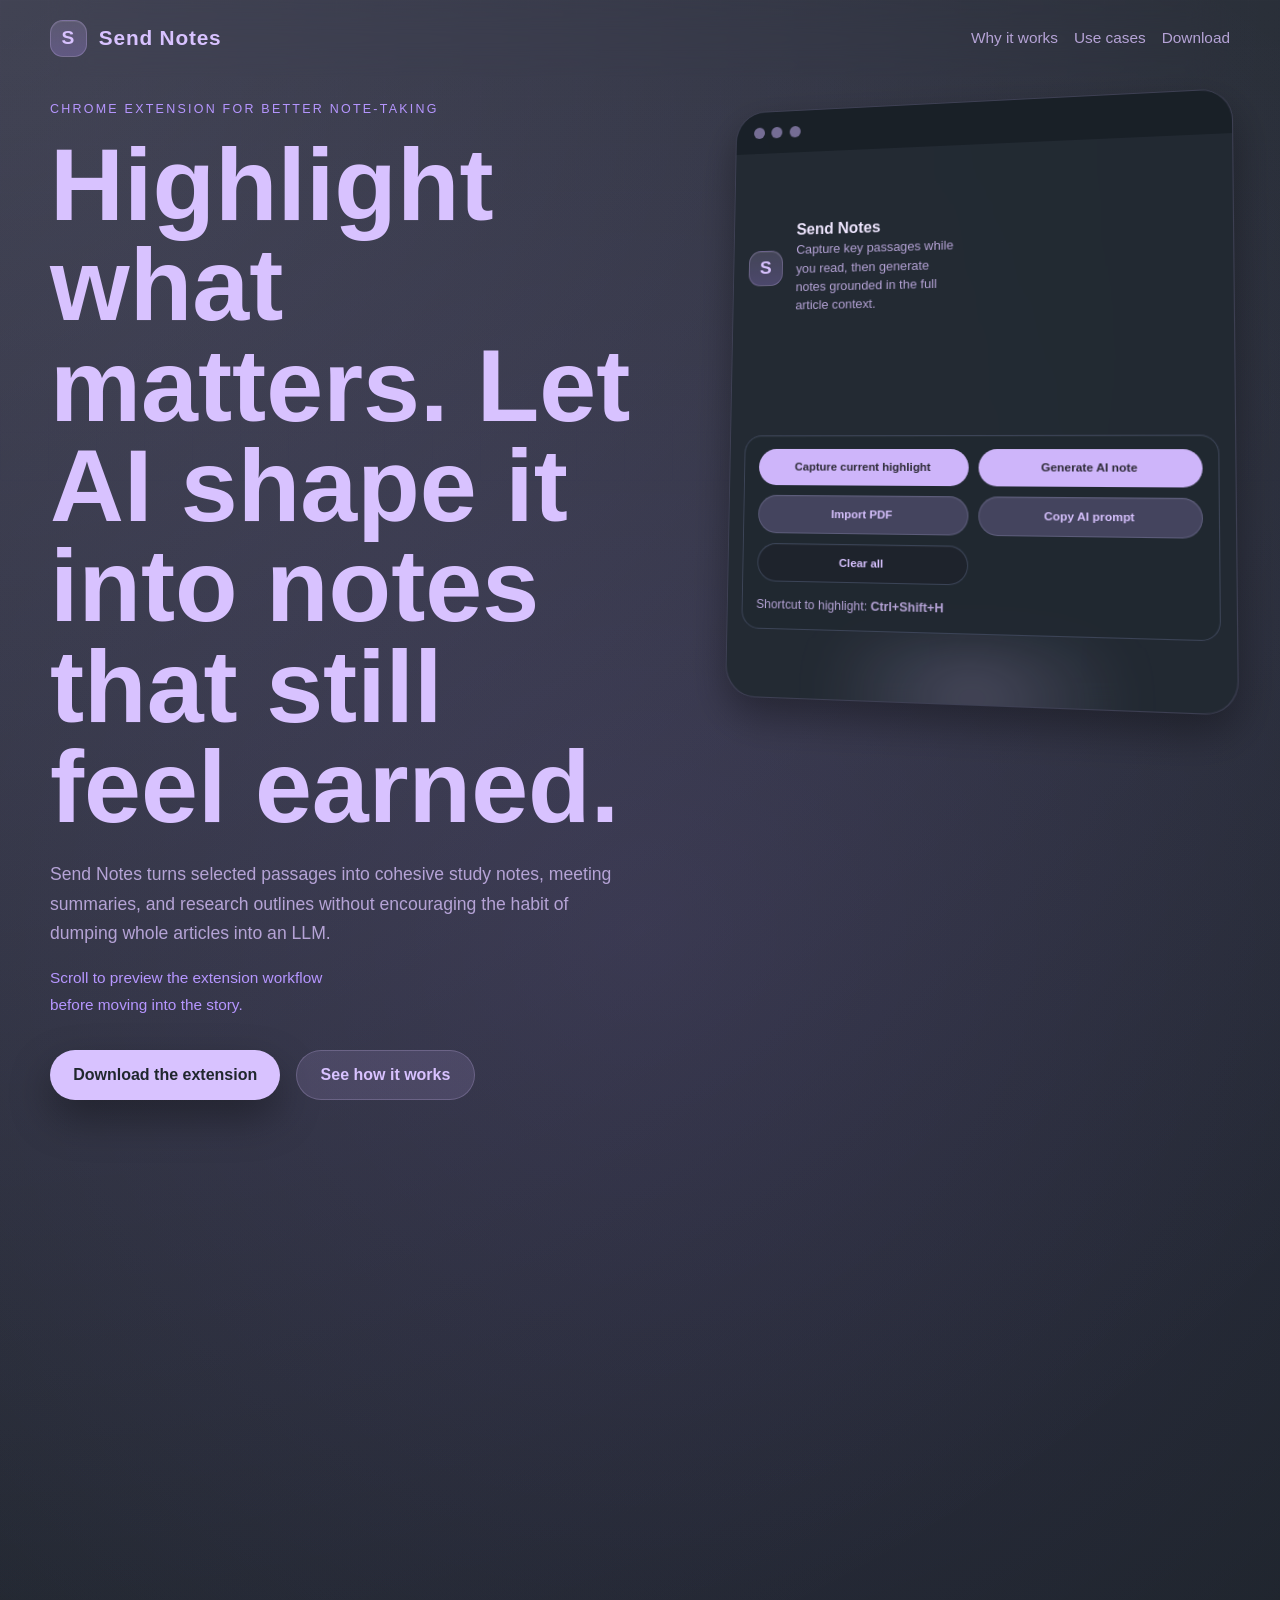
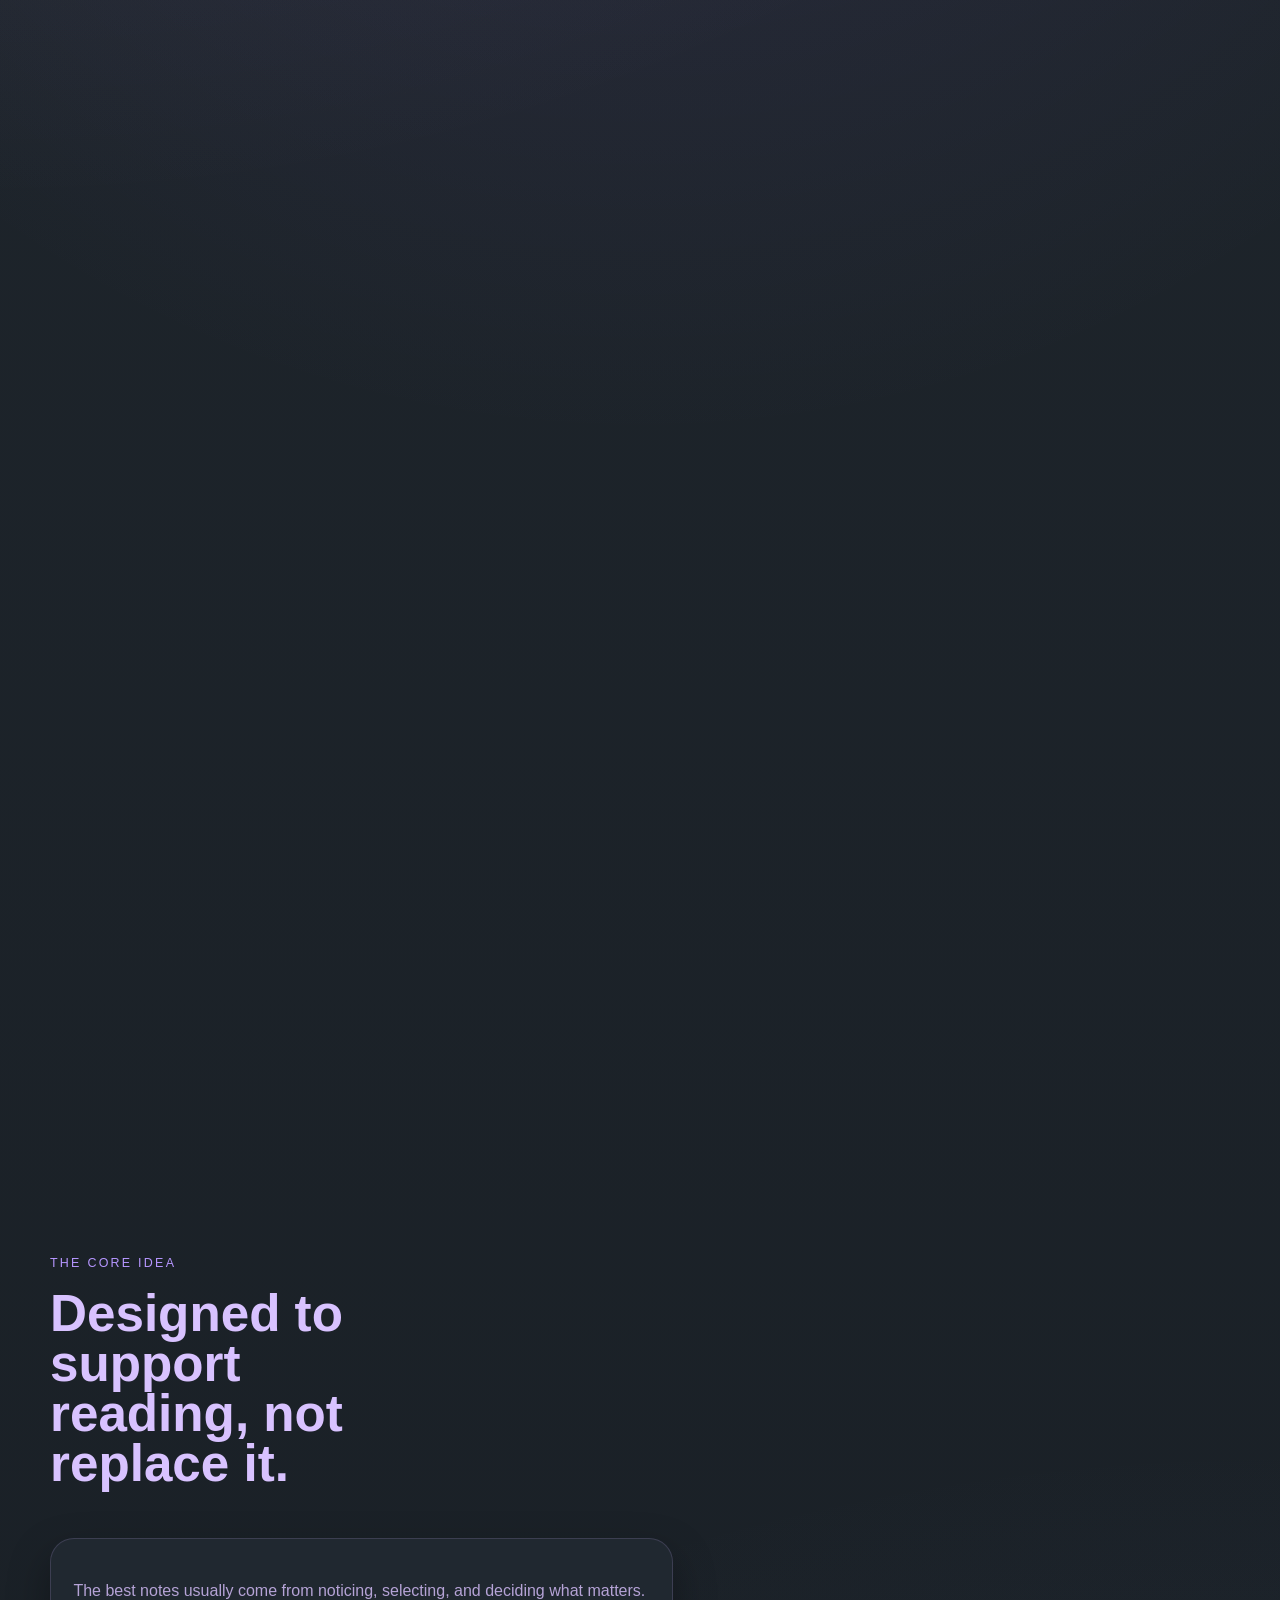
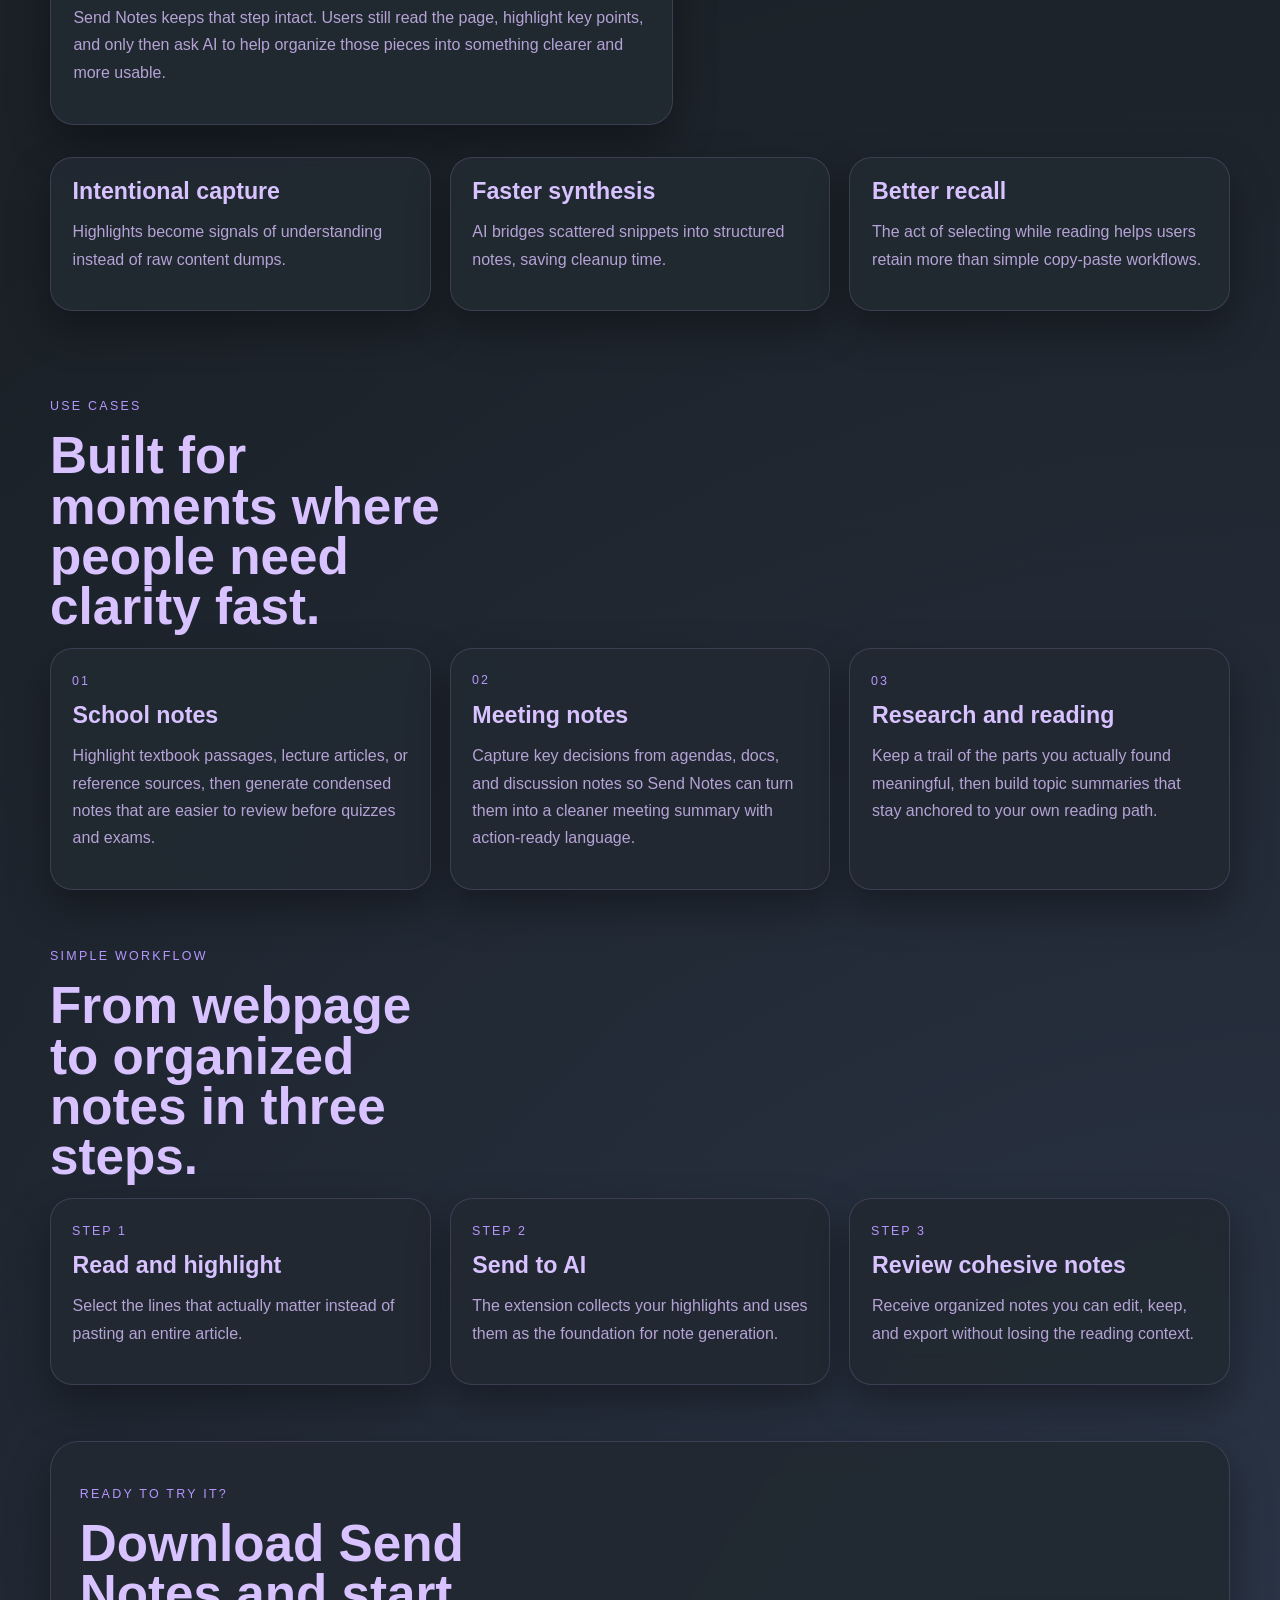
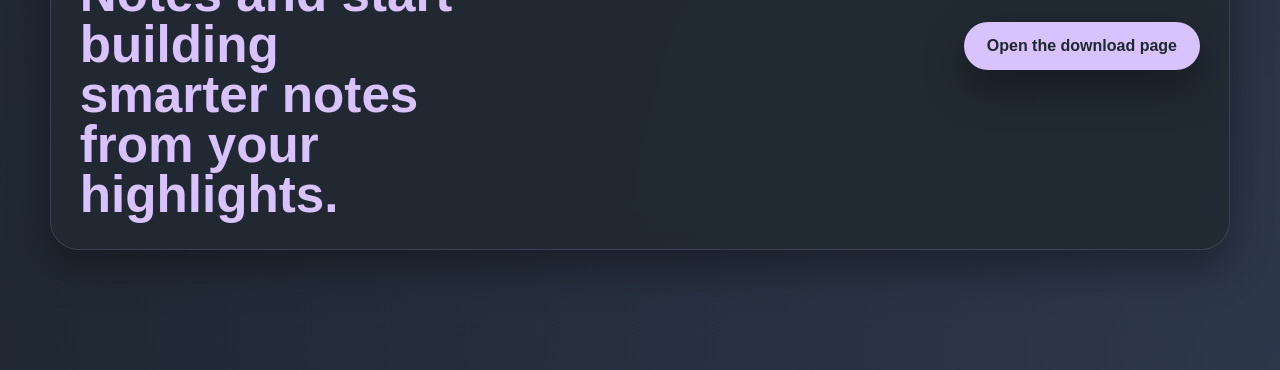
==== index.html @ e207c2b5 "Add files via upload" ====
<!DOCTYPE html>
<html lang="en">
<head>
  <meta charset="UTF-8">
  <meta name="viewport" content="width=device-width, initial-scale=1.0">
  <title>Send Notes | Highlight less friction, keep the reading</title>
  <meta
    name="description"
    content="Send Notes helps Chrome users turn highlighted text into cohesive AI-assisted notes without skipping the reading process."
  >
  <link rel="stylesheet" href="styles.css">
</head>
<body>
  <div class="page-shell">
    <header class="site-header">
      <a class="brand" href="#top">
        <span class="brand-mark" aria-hidden="true">S</span>
        <span>Send Notes</span>
      </a>
      <nav class="top-nav">
        <a href="#idea">Why it works</a>
        <a href="#use-cases">Use cases</a>
        <a href="#download">Download</a>
      </nav>
    </header>

    <main id="top">
      <section class="hero-sequence reveal" data-hero-sequence>
        <div class="hero-stage">
          <div class="hero-copy">
            <p class="eyebrow">Chrome extension for better note-taking</p>
            <h1>Highlight what matters. Let AI shape it into notes that still feel earned.</h1>
            <p class="hero-text">
              Send Notes turns selected passages into cohesive study notes, meeting summaries, and
              research outlines without encouraging the habit of dumping whole articles into an LLM.
            </p>
            <p class="hero-scroll-hint">Scroll to preview the extension workflow before moving into the story.</p>
            <div class="hero-actions">
              <a class="button button-primary" href="download/">Download the extension</a>
              <a class="button button-secondary" href="#idea">See how it works</a>
            </div>
          </div>
          <div class="hero-panel">
            <div class="note-window popup-preview">
              <div class="window-top">
                <span></span><span></span><span></span>
              </div>
              <div class="popup-scroll-shell">
                <div class="popup-scroll-track" data-popup-track>
                  <div class="popup-viewport">
                    <section class="preview-section preview-hero">
                      <div class="mini-brand">
                        <span class="brand-mark" aria-hidden="true">S</span>
                        <div>
                          <strong>Send Notes</strong>
                          <p class="preview-subtitle">Capture key passages while you read, then generate notes grounded in the full article context.</p>
                        </div>
                      </div>
                    </section>

                    <section class="preview-section preview-panel">
                      <div class="preview-button-grid">
                        <button type="button" class="preview-button preview-button-primary">Capture current highlight</button>
                        <button type="button" class="preview-button preview-button-primary">Generate AI note</button>
                        <button type="button" class="preview-button preview-button-secondary">Import PDF</button>
                        <button type="button" class="preview-button preview-button-secondary">Copy AI prompt</button>
                        <button type="button" class="preview-button preview-button-ghost">Clear all</button>
                      </div>
                      <p class="preview-hint">Shortcut to highlight: <strong>Ctrl+Shift+H</strong></p>
                    </section>

                    <section class="preview-section preview-panel">
                      <div class="preview-disclosure">
                        <strong>AI settings</strong>
                        <span class="preview-plus">+</span>
                      </div>
                    </section>

                    <section class="preview-section preview-panel">
                      <div class="preview-disclosure">
                        <strong>Additional context</strong>
                        <span class="preview-plus">+</span>
                      </div>
                    </section>

                    <section class="preview-section preview-panel">
                      <div class="preview-panel-head">
                        <strong>Sources</strong>
                        <span class="preview-count">0</span>
                      </div>
                      <p class="preview-empty">No imported sources yet.</p>
                    </section>

                    <section class="preview-section preview-panel">
                      <div class="preview-panel-head">
                        <strong>Notes so far</strong>
                        <button type="button" class="preview-export">Export for Word</button>
                      </div>
                      <p class="preview-empty">No notes yet.</p>
                    </section>

                    <section class="preview-section preview-panel">
                      <div class="preview-panel-head">
                        <strong>Captured highlights</strong>
                        <span class="preview-count">0</span>
                      </div>
                      <p class="preview-empty">No highlights captured yet.</p>
                    </section>
                  </div>
                </div>
              </div>
            </div>
          </div>
        </div>
      </section>

      <section id="idea" class="story-grid reveal">
        <div class="section-heading">
          <p class="eyebrow">The core idea</p>
          <h2>Designed to support reading, not replace it.</h2>
        </div>
        <div class="story-card">
          <p>
            The best notes usually come from noticing, selecting, and deciding what matters. Send
            Notes keeps that step intact. Users still read the page, highlight key points, and only
            then ask AI to help organize those pieces into something clearer and more usable.
          </p>
        </div>
        <div class="principles">
          <article class="principle-card">
            <h3>Intentional capture</h3>
            <p>Highlights become signals of understanding instead of raw content dumps.</p>
          </article>
          <article class="principle-card">
            <h3>Faster synthesis</h3>
            <p>AI bridges scattered snippets into structured notes, saving cleanup time.</p>
          </article>
          <article class="principle-card">
            <h3>Better recall</h3>
            <p>The act of selecting while reading helps users retain more than simple copy-paste workflows.</p>
          </article>
        </div>
      </section>

      <section id="use-cases" class="use-cases reveal">
        <div class="section-heading">
          <p class="eyebrow">Use cases</p>
          <h2>Built for moments where people need clarity fast.</h2>
        </div>
        <div class="case-grid">
          <article class="case-card">
            <div class="case-number">01</div>
            <h3>School notes</h3>
            <p>
              Highlight textbook passages, lecture articles, or reference sources, then generate
              condensed notes that are easier to review before quizzes and exams.
            </p>
          </article>
          <article class="case-card">
            <div class="case-number">02</div>
            <h3>Meeting notes</h3>
            <p>
              Capture key decisions from agendas, docs, and discussion notes so Send Notes can turn
              them into a cleaner meeting summary with action-ready language.
            </p>
          </article>
          <article class="case-card">
            <div class="case-number">03</div>
            <h3>Research and reading</h3>
            <p>
              Keep a trail of the parts you actually found meaningful, then build topic summaries
              that stay anchored to your own reading path.
            </p>
          </article>
        </div>
      </section>

      <section class="timeline reveal">
        <div class="section-heading">
          <p class="eyebrow">Simple workflow</p>
          <h2>From webpage to organized notes in three steps.</h2>
        </div>
        <div class="timeline-list">
          <article class="timeline-item">
            <span class="timeline-step">Step 1</span>
            <h3>Read and highlight</h3>
            <p>Select the lines that actually matter instead of pasting an entire article.</p>
          </article>
          <article class="timeline-item">
            <span class="timeline-step">Step 2</span>
            <h3>Send to AI</h3>
            <p>The extension collects your highlights and uses them as the foundation for note generation.</p>
          </article>
          <article class="timeline-item">
            <span class="timeline-step">Step 3</span>
            <h3>Review cohesive notes</h3>
            <p>Receive organized notes you can edit, keep, and export without losing the reading context.</p>
          </article>
        </div>
      </section>

      <section id="download" class="download-cta reveal">
        <div>
          <p class="eyebrow">Ready to try it?</p>
          <h2>Download Send Notes and start building smarter notes from your highlights.</h2>
        </div>
        <a class="button button-primary" href="download/">Open the download page</a>
      </section>
    </main>
  </div>

  <script src="script.js"></script>
</body>
</html>
---- styles.css ----
:root {
  color-scheme: dark;
  --bg: #20272e;
  --bg-deep: #171d23;
  --panel: rgba(33, 41, 49, 0.94);
  --panel-border: rgba(204, 178, 255, 0.16);
  --ink: #d8c2ff;
  --muted: #b5a3d6;
  --line: rgba(216, 194, 255, 0.16);
  --accent: #d8c2ff;
  --accent-dark: #b696ff;
  --accent-soft: rgba(204, 178, 255, 0.14);
  --surface: rgba(25, 31, 38, 0.92);
  --surface-2: rgba(42, 52, 62, 0.78);
  --card: rgba(33, 41, 49, 0.9);
  --shadow: 0 18px 40px rgba(0, 0, 0, 0.34);
  --headline: "Segoe UI", "Helvetica Neue", Arial, sans-serif;
  --body: "Segoe UI", "Helvetica Neue", Arial, sans-serif;
}

* {
  box-sizing: border-box;
}

html {
  scroll-behavior: smooth;
}

body {
  margin: 0;
  font-family: var(--body);
  color: var(--ink);
  background:
    radial-gradient(circle at top left, rgba(216, 194, 255, 0.18), transparent 34%),
    radial-gradient(circle at bottom right, rgba(116, 140, 202, 0.24), transparent 40%),
    radial-gradient(circle at 50% 18%, rgba(168, 123, 255, 0.12), transparent 26%),
    linear-gradient(180deg, var(--bg) 0%, var(--bg-deep) 100%);
  min-height: 100vh;
}

body::before {
  content: "";
  position: fixed;
  inset: 0;
  pointer-events: none;
  background-image:
    linear-gradient(rgba(216, 194, 255, 0.06) 1px, transparent 1px),
    linear-gradient(90deg, rgba(216, 194, 255, 0.06) 1px, transparent 1px);
  background-size: 3rem 3rem;
  mask-image: linear-gradient(180deg, rgba(0, 0, 0, 0.5), transparent 80%);
  opacity: 0.35;
}

.page-shell {
  width: min(1180px, calc(100% - 2rem));
  margin: 0 auto;
  padding-bottom: 4rem;
}

.site-header {
  position: sticky;
  top: 0;
  display: flex;
  justify-content: space-between;
  align-items: center;
  gap: 1rem;
  padding: 1.25rem 0;
  backdrop-filter: blur(18px);
  z-index: 10;
}

.brand,
.top-nav a,
.button {
  text-decoration: none;
}

.brand {
  display: inline-flex;
  align-items: center;
  gap: 0.75rem;
  font-family: var(--headline);
  font-size: 1.3rem;
  font-weight: 700;
  color: var(--ink);
  letter-spacing: 0.04em;
}

.brand-mark {
  width: 2.3rem;
  height: 2.3rem;
  border-radius: 0.8rem;
  display: inline-flex;
  align-items: center;
  justify-content: center;
  background: linear-gradient(180deg, rgba(216, 194, 255, 0.18), rgba(182, 150, 255, 0.28));
  border: 1px solid rgba(216, 194, 255, 0.24);
  color: var(--ink);
  font-size: 1.2rem;
  font-weight: 700;
  box-shadow: inset 0 1px 0 rgba(255, 255, 255, 0.08);
}

.top-nav {
  display: flex;
  gap: 1rem;
  flex-wrap: wrap;
}

.top-nav a {
  color: var(--muted);
  font-size: 0.96rem;
}

.top-nav a:hover {
  color: var(--ink);
}

section {
  margin: 3.5rem 0;
}

.hero-sequence,
.story-grid,
.download-cta {
  display: grid;
  gap: 2rem;
}

.hero-sequence {
  min-height: 300vh;
  margin-top: 0.5rem;
}

.hero-stage {
  display: grid;
  grid-template-columns: 1.02fr 0.98fr;
  gap: 2rem;
  align-items: start;
}

.hero-copy,
.hero-panel {
  position: sticky;
  top: 5.4rem;
}

.eyebrow {
  text-transform: uppercase;
  letter-spacing: 0.18em;
  font-size: 0.78rem;
  color: var(--accent-dark);
  margin-bottom: 0.9rem;
}

h1,
h2,
h3 {
  font-family: var(--headline);
  line-height: 0.98;
  margin: 0;
}

h1 {
  font-size: clamp(3.2rem, 8vw, 6.5rem);
  max-width: 11ch;
}

h2 {
  font-size: clamp(2rem, 4vw, 3.5rem);
  max-width: 14ch;
}

h3 {
  font-size: 1.45rem;
  margin-bottom: 0.8rem;
}

p {
  line-height: 1.7;
  font-size: 1rem;
  color: var(--muted);
}

code {
  font-family: "Consolas", "Courier New", monospace;
  font-size: 0.92em;
  background: rgba(216, 194, 255, 0.12);
  padding: 0.18rem 0.35rem;
  border-radius: 0.45rem;
}

.hero-text {
  max-width: 60ch;
  font-size: 1.1rem;
  margin: 1.4rem 0 0;
}

.hero-scroll-hint {
  margin-top: 1rem;
  max-width: 34ch;
  font-size: 0.96rem;
  color: var(--accent-dark);
}

.hero-actions {
  display: flex;
  gap: 1rem;
  flex-wrap: wrap;
  margin-top: 2rem;
}

.button {
  display: inline-flex;
  align-items: center;
  justify-content: center;
  border-radius: 999px;
  padding: 0.95rem 1.45rem;
  font-weight: 700;
  transition: transform 160ms ease, box-shadow 160ms ease, background 160ms ease;
}

.button:hover {
  transform: translateY(-2px);
}

.button-primary {
  background: var(--accent);
  color: #20272e;
  box-shadow: var(--shadow);
}

.button-secondary {
  color: var(--ink);
  border: 1px solid rgba(216, 194, 255, 0.22);
  background: var(--accent-soft);
}

.hero-panel {
  position: sticky;
  padding-top: 0.5rem;
}

.note-window,
.story-card,
.principle-card,
.case-card,
.timeline-item,
.download-cta {
  background: var(--panel);
  border: 1px solid var(--panel-border);
  box-shadow: var(--shadow);
  backdrop-filter: blur(14px);
}

.note-window {
  border-radius: 2rem;
  overflow: hidden;
}

.popup-preview {
  position: relative;
  width: min(100%, 32rem);
  margin-left: auto;
  transform: perspective(1200px) rotateY(-10deg) rotateX(4deg) rotateZ(-0.4deg) translateY(0);
  transform-origin: center center;
  animation: popupBob 5.8s ease-in-out infinite;
  transition: transform 200ms ease;
}

.popup-preview::after {
  content: "";
  position: absolute;
  inset: auto 8% -8%;
  height: 18%;
  background: radial-gradient(circle, rgba(216, 194, 255, 0.2), transparent 70%);
  filter: blur(24px);
  z-index: -1;
}

@keyframes popupBob {
  0% {
    transform: perspective(1200px) rotateY(-10deg) rotateX(4deg) rotateZ(-0.4deg) translateY(0);
  }

  50% {
    transform: perspective(1200px) rotateY(-10deg) rotateX(4deg) rotateZ(-0.4deg) translateY(-9px);
  }

  100% {
    transform: perspective(1200px) rotateY(-10deg) rotateX(4deg) rotateZ(-0.4deg) translateY(0);
  }
}

.window-top {
  display: flex;
  gap: 0.45rem;
  padding: 1rem 1.2rem;
  background: rgba(18, 24, 30, 0.55);
}

.window-top span {
  width: 0.75rem;
  height: 0.75rem;
  border-radius: 50%;
  background: rgba(179, 161, 220, 0.6);
}

.mini-brand {
  display: flex;
  align-items: center;
  gap: 0.9rem;
  margin-bottom: 0.1rem;
  color: #efe6ff;
}

.mini-brand strong {
  display: block;
  margin-bottom: 0.15rem;
  font-size: 1.02rem;
}

.preview-subtitle {
  margin: 0;
  max-width: 23ch;
  font-size: 0.83rem;
  line-height: 1.45;
}

.popup-scroll-shell {
  position: relative;
  height: 35rem;
  overflow: hidden;
}

.popup-scroll-track {
  will-change: transform;
}

.popup-viewport {
  padding: 1rem 0.95rem 1.05rem;
  display: grid;
  gap: 0.58rem;
}

.preview-section {
  background: transparent;
}

.preview-hero {
  padding: 0 0.05rem 0.1rem;
}

.preview-panel {
  padding: 0.8rem 0.9rem;
  border-radius: 1.15rem;
  background: rgba(33, 41, 49, 0.94);
  border: 1px solid rgba(108, 120, 159, 0.36);
  box-shadow: inset 0 1px 0 rgba(255, 255, 255, 0.03);
}

.preview-panel-head {
  display: flex;
  align-items: center;
  justify-content: space-between;
  gap: 0.8rem;
  margin-bottom: 0.55rem;
  color: var(--ink);
}

.preview-panel-head strong,
.preview-disclosure strong {
  font-size: 0.78rem;
  font-weight: 700;
  color: var(--ink);
}

.preview-count {
  display: inline-flex;
  align-items: center;
  justify-content: center;
  min-width: 1.8rem;
  height: 1.8rem;
  padding: 0 0.48rem;
  border-radius: 999px;
  background: rgba(112, 104, 144, 0.34);
  color: var(--ink);
  font-size: 0.72rem;
}

.preview-button-grid {
  display: grid;
  grid-template-columns: repeat(2, minmax(0, 1fr));
  gap: 0.62rem;
}

.preview-button {
  width: 100%;
  border: 0;
  border-radius: 999px;
  padding: 0.72rem 0.78rem;
  font: inherit;
  font-size: 0.74rem;
  font-weight: 700;
  text-align: center;
  box-shadow: inset 0 1px 0 rgba(255, 255, 255, 0.03);
}

.preview-button-primary {
  background: #ceb5fa;
  color: #2a2833;
}

.preview-button-secondary {
  background: rgba(78, 76, 106, 0.82);
  color: var(--ink);
  border: 1px solid rgba(135, 131, 170, 0.38);
}

.preview-button-ghost {
  grid-column: 1 / 2;
  background: rgba(30, 36, 45, 0.9);
  color: var(--ink);
  border: 1px solid rgba(85, 97, 125, 0.54);
}

.preview-hint {
  margin: 0.8rem 0 0;
  font-size: 0.8rem;
}

.preview-disclosure {
  display: flex;
  align-items: center;
  justify-content: space-between;
  gap: 0.8rem;
  min-height: 2.75rem;
  padding: 0.05rem;
}

.preview-plus {
  color: var(--ink);
  font-size: 1.2rem;
  font-weight: 700;
  line-height: 1;
}

.preview-export {
  border: 1px solid rgba(135, 131, 170, 0.48);
  background: rgba(84, 78, 111, 0.9);
  color: #e7ddff;
  border-radius: 999px;
  padding: 0.48rem 0.9rem;
  font: inherit;
  font-size: 0.72rem;
  font-weight: 700;
}

.preview-empty {
  margin: 0;
  font-size: 0.72rem;
  color: var(--muted);
}

.preview-empty + .preview-empty {
  margin-top: 0.55rem;
}

.section-heading {
  margin-bottom: 1rem;
}

.story-grid {
  grid-template-columns: 1fr;
}

.story-card {
  padding: 1.4rem;
  border-radius: 1.5rem;
  max-width: 70ch;
}

.principles,
.case-grid,
.timeline-list {
  display: grid;
  gap: 1.2rem;
}

.principles {
  grid-template-columns: repeat(3, minmax(0, 1fr));
}

.principle-card,
.case-card,
.timeline-item {
  padding: 1.35rem;
  border-radius: 1.4rem;
}

.use-cases {
  padding-top: 1rem;
}

.case-grid {
  grid-template-columns: repeat(3, minmax(0, 1fr));
}

.case-number,
.timeline-step {
  display: inline-block;
  font-size: 0.78rem;
  letter-spacing: 0.16em;
  text-transform: uppercase;
  color: var(--accent-dark);
  margin-bottom: 1rem;
}

.timeline-list {
  grid-template-columns: repeat(3, minmax(0, 1fr));
}

.download-cta {
  grid-template-columns: 1.2fr auto;
  align-items: center;
  padding: 1.8rem;
  border-radius: 1.8rem;
}

.download-page {
  padding: 2rem 0 0.5rem;
}

.download-title {
  max-width: 10ch;
}

.inline-link {
  color: var(--accent-dark);
  font-weight: 700;
}

.download-status {
  max-width: 42rem;
  margin-top: 1.8rem;
}

.progress-bar {
  height: 0.9rem;
  border-radius: 999px;
  background: rgba(216, 194, 255, 0.08);
  overflow: hidden;
}

.progress-bar span {
  display: block;
  width: 0;
  height: 100%;
  border-radius: inherit;
  background: linear-gradient(90deg, #d8c2ff, #748cca);
  transition: width 120ms linear;
}

.reveal {
  opacity: 0;
  transform: translateY(32px);
  transition: opacity 700ms ease, transform 700ms ease;
}

.reveal.is-visible {
  opacity: 1;
  transform: translateY(0);
}

@media (max-width: 960px) {
  .hero-stage,
  .download-cta,
  .principles,
  .case-grid,
  .timeline-list {
    grid-template-columns: 1fr;
  }

  .hero-sequence {
    min-height: auto;
  }

  .hero-stage {
    min-height: auto;
  }

  .hero-copy,
  .hero-panel {
    position: static;
  }

  .popup-preview {
    transform: none;
    animation: none;
    margin: 0;
    width: 100%;
  }

  .popup-scroll-shell {
    height: auto;
    overflow: visible;
  }

  .popup-scroll-track {
    transform: none !important;
  }

  .site-header {
    position: static;
    flex-direction: column;
    align-items: flex-start;
  }
}

@media (max-width: 640px) {
  .page-shell {
    width: min(100% - 1.1rem, 100%);
  }

  h1 {
    font-size: 2.95rem;
  }

  section {
    margin: 2.25rem 0;
  }

  .hero-copy {
    padding-top: 0.5rem;
  }

  .preview-button-grid,
  .preview-settings-grid {
    grid-template-columns: 1fr;
  }

  .button {
    width: 100%;
  }
}
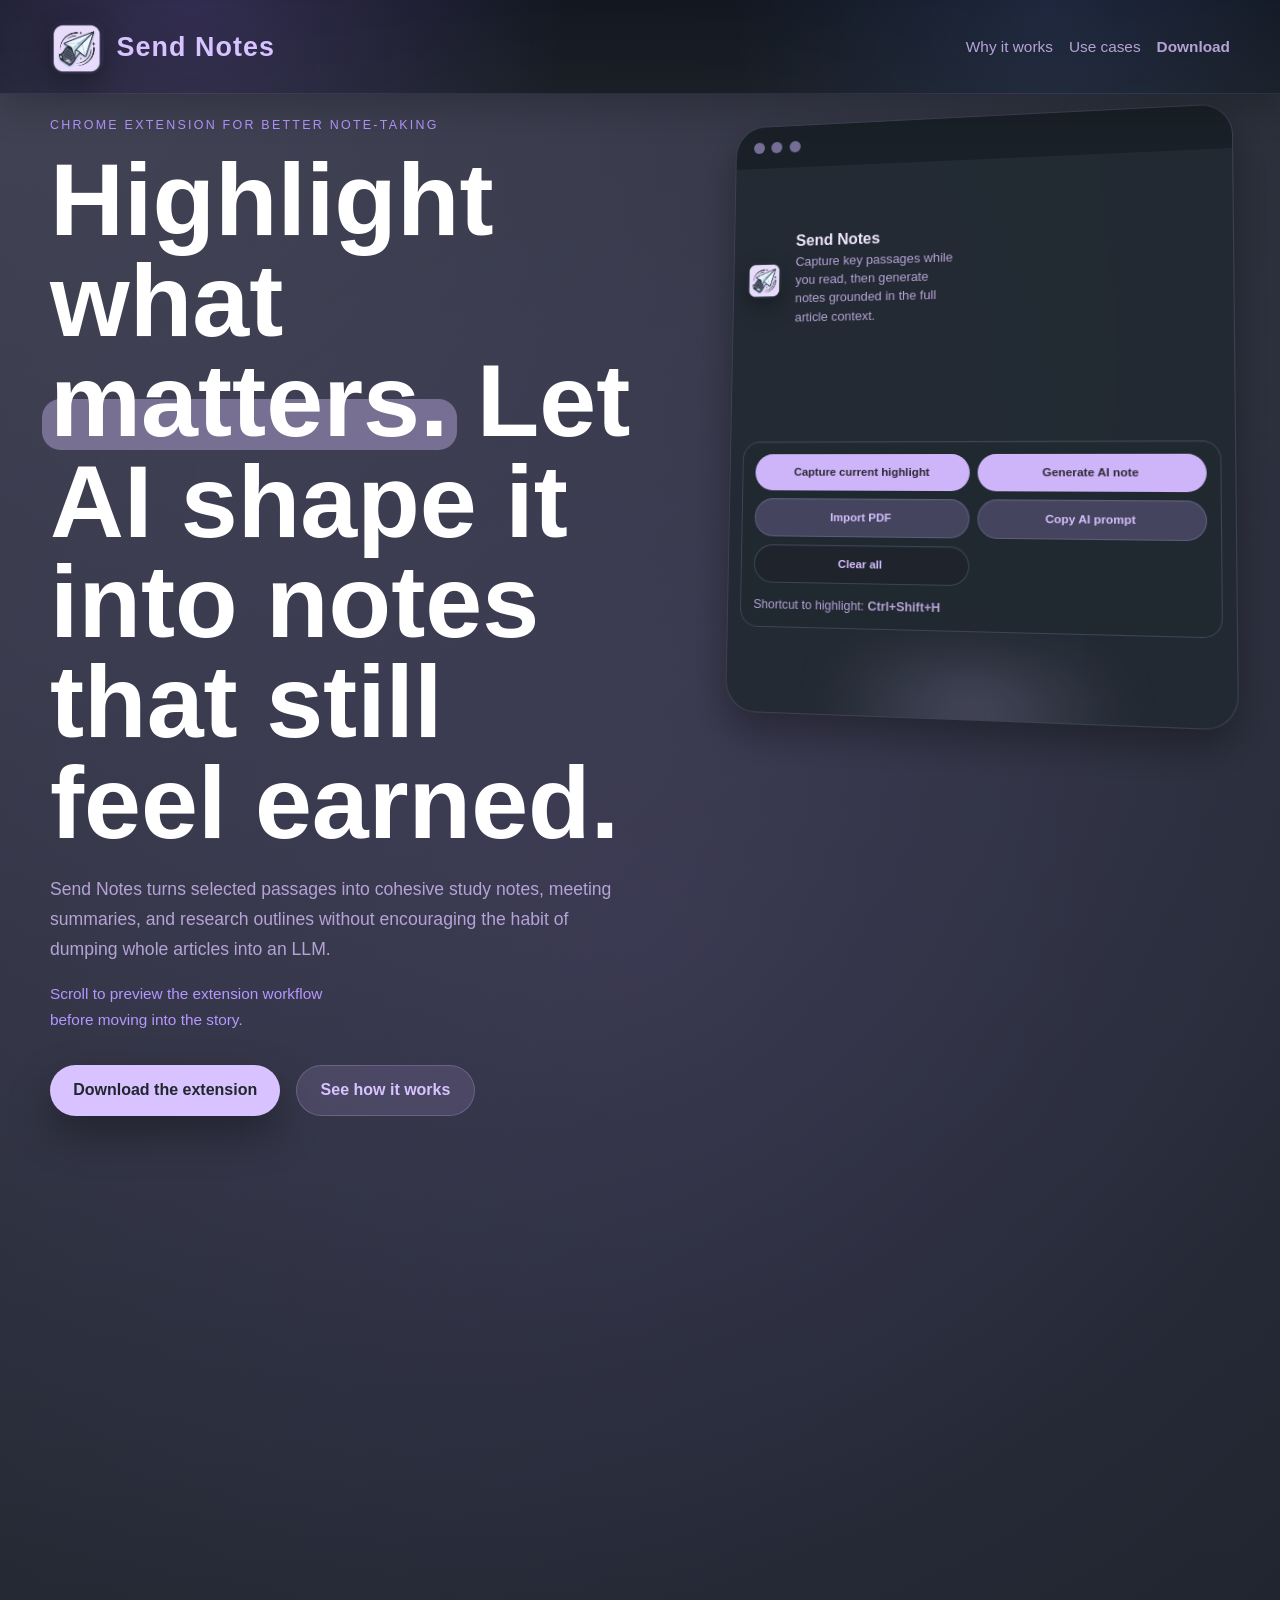
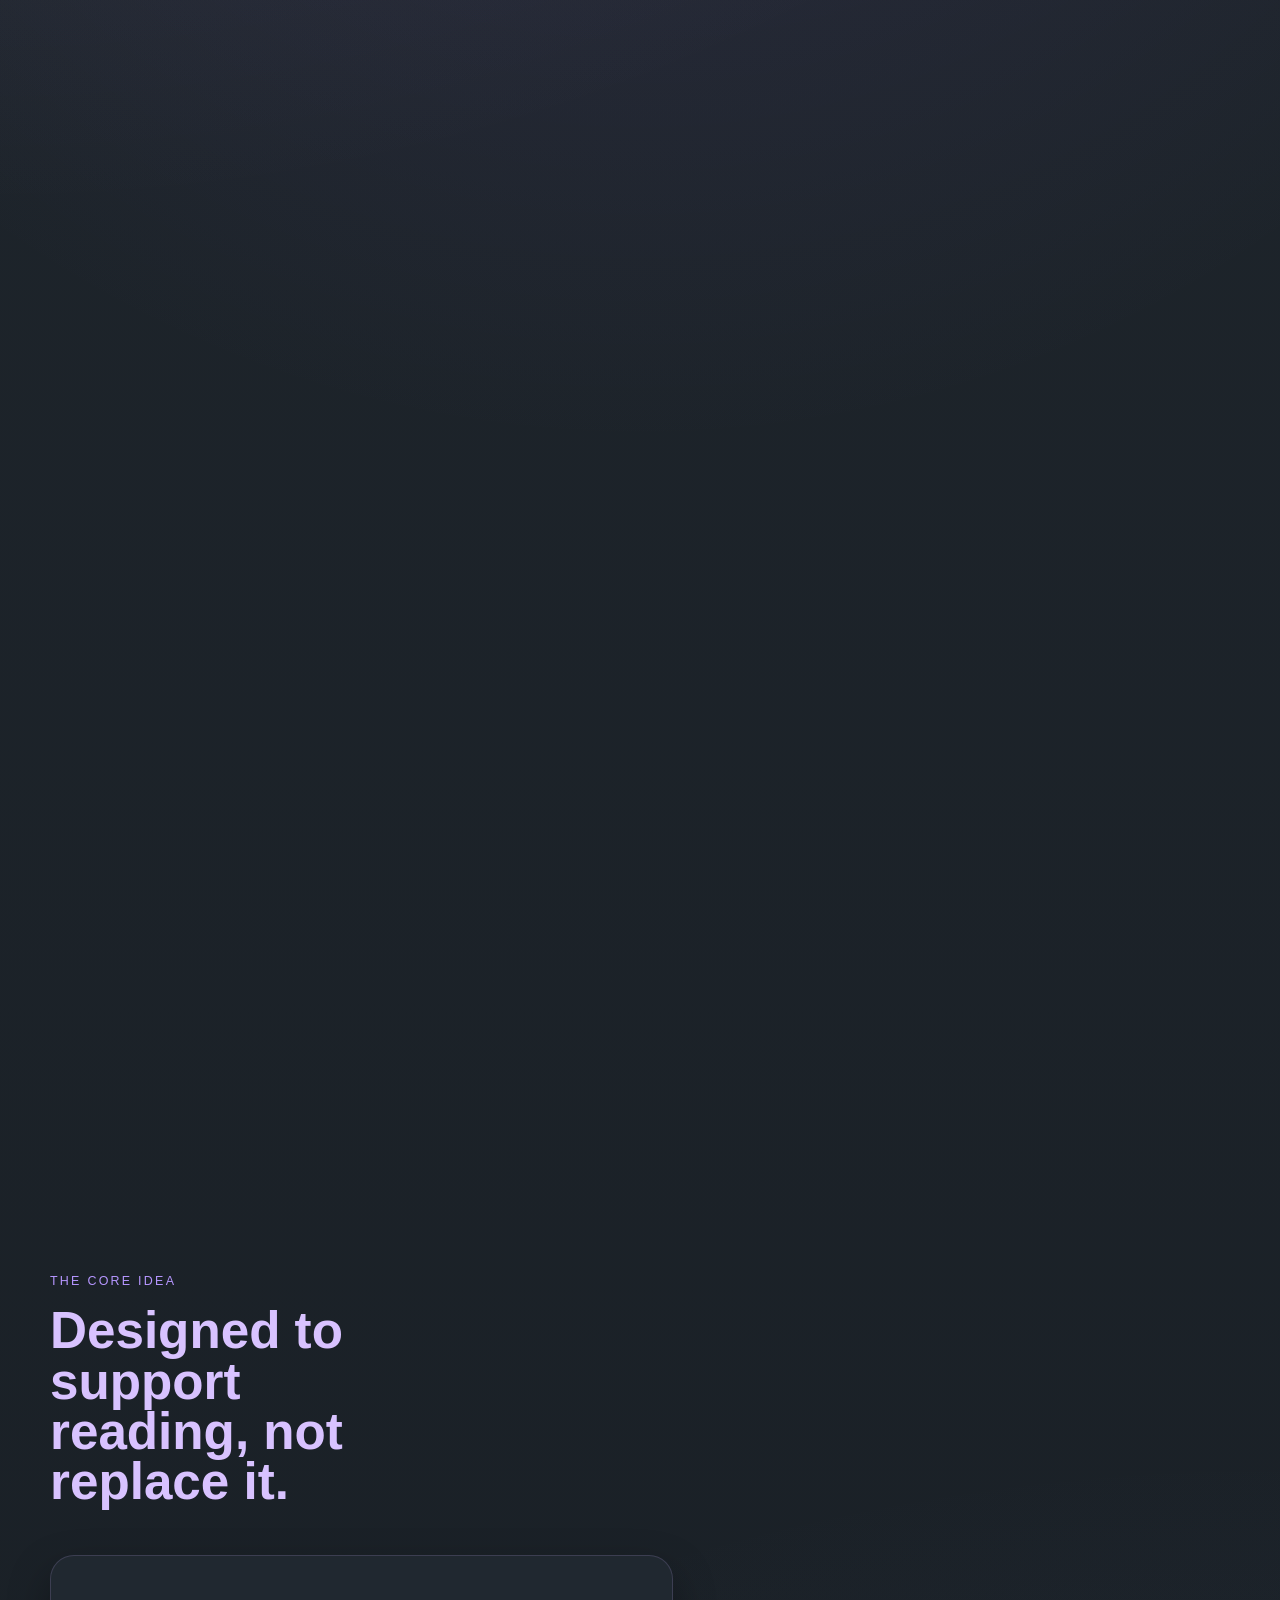
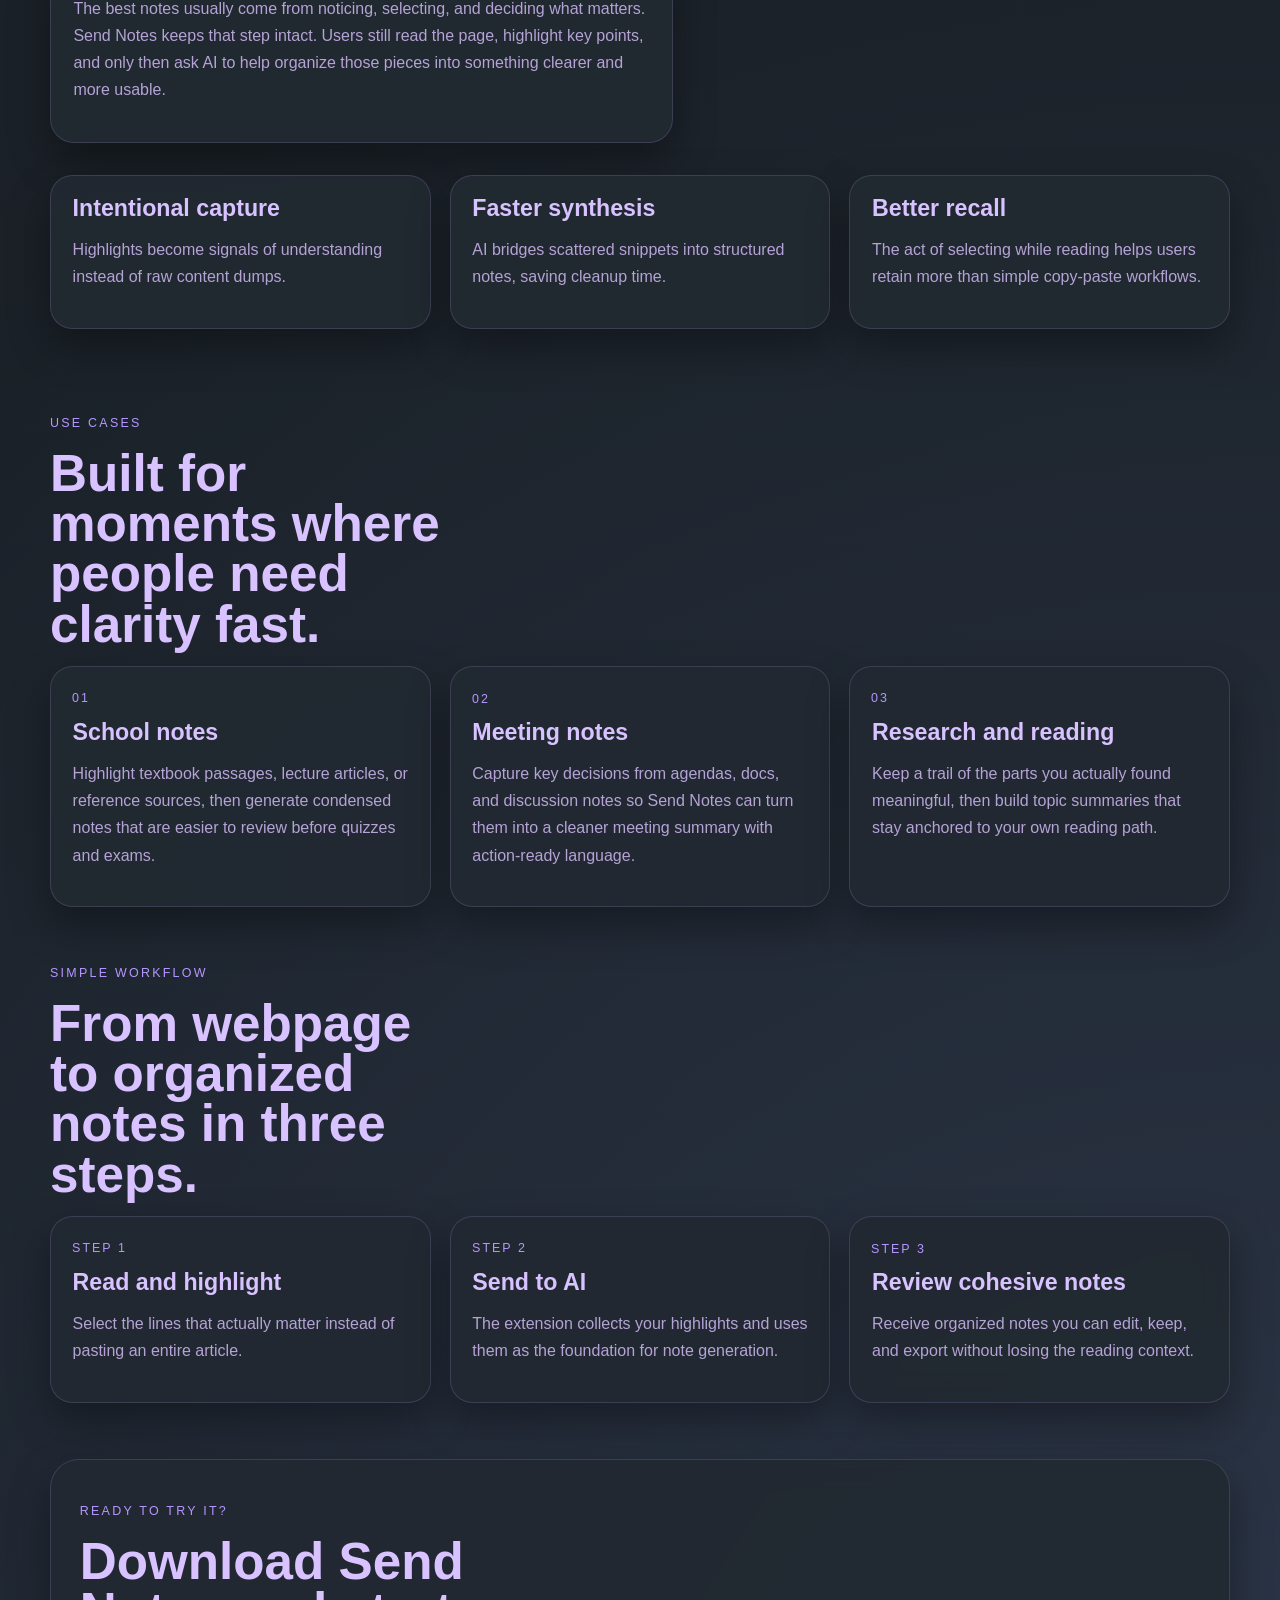
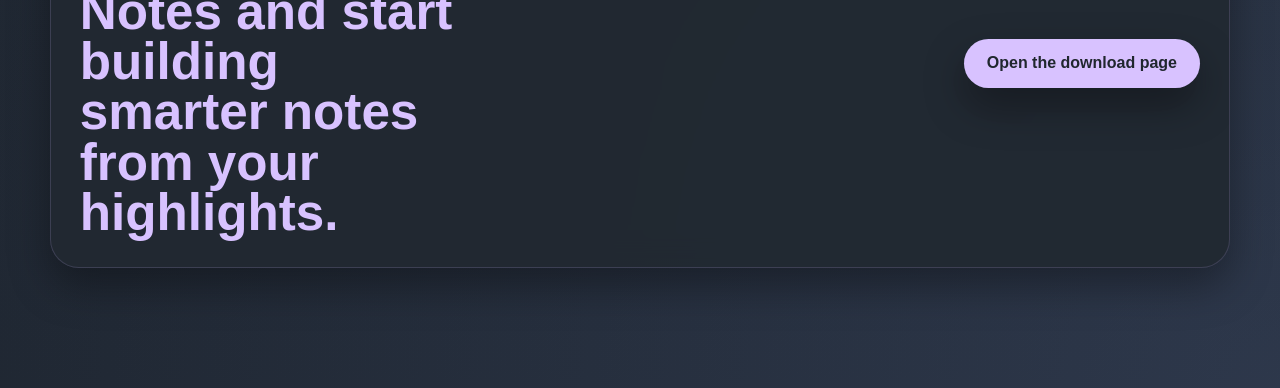
==== commit f8318389: "Add files via upload" ====
--- a/index.html
+++ b/index.html
@@ -14,13 +14,13 @@
   <div class="page-shell">
     <header class="site-header">
       <a class="brand" href="#top">
-        <span class="brand-mark" aria-hidden="true">S</span>
+        <img class="brand-logo" src="assets/logofin.png" alt="Send Notes logo">
         <span>Send Notes</span>
       </a>
       <nav class="top-nav">
         <a href="#idea">Why it works</a>
         <a href="#use-cases">Use cases</a>
-        <a href="#download">Download</a>
+        <a class="nav-download" href="#download">Download</a>
       </nav>
     </header>
 
@@ -29,14 +29,14 @@
         <div class="hero-stage">
           <div class="hero-copy">
             <p class="eyebrow">Chrome extension for better note-taking</p>
-            <h1>Highlight what matters. Let AI shape it into notes that still feel earned.</h1>
+            <h1><span class="headline-highlight">Highlight what matters.</span> Let AI shape it into notes that still feel earned.</h1>
             <p class="hero-text">
               Send Notes turns selected passages into cohesive study notes, meeting summaries, and
               research outlines without encouraging the habit of dumping whole articles into an LLM.
             </p>
             <p class="hero-scroll-hint">Scroll to preview the extension workflow before moving into the story.</p>
             <div class="hero-actions">
-              <a class="button button-primary" href="download/">Download the extension</a>
+              <a class="button button-primary" href="download.html">Download the extension</a>
               <a class="button button-secondary" href="#idea">See how it works</a>
             </div>
           </div>
@@ -50,7 +50,7 @@
                   <div class="popup-viewport">
                     <section class="preview-section preview-hero">
                       <div class="mini-brand">
-                        <span class="brand-mark" aria-hidden="true">S</span>
+                        <img class="brand-logo brand-logo-small" src="assets/logofin.png" alt="Send Notes logo">
                         <div>
                           <strong>Send Notes</strong>
                           <p class="preview-subtitle">Capture key passages while you read, then generate notes grounded in the full article context.</p>
@@ -204,7 +204,7 @@
           <p class="eyebrow">Ready to try it?</p>
           <h2>Download Send Notes and start building smarter notes from your highlights.</h2>
         </div>
-        <a class="button button-primary" href="download/">Open the download page</a>
+        <a class="button button-primary" href="download.html">Open the download page</a>
       </section>
     </main>
   </div>
--- a/styles.css
+++ b/styles.css
@@ -65,8 +65,27 @@
   align-items: center;
   gap: 1rem;
   padding: 1.25rem 0;
+  position: sticky;
+  isolation: isolate;
   backdrop-filter: blur(18px);
   z-index: 10;
+}
+
+.site-header::before {
+  content: "";
+  position: absolute;
+  top: 0;
+  bottom: 0;
+  left: 50%;
+  width: 100vw;
+  transform: translateX(-50%);
+  background:
+    radial-gradient(circle at 15% 0%, rgba(94, 74, 145, 0.42), transparent 34%),
+    radial-gradient(circle at 82% 12%, rgba(62, 82, 138, 0.28), transparent 30%),
+    linear-gradient(180deg, rgba(17, 22, 31, 0.96) 0%, rgba(23, 29, 35, 0.9) 100%);
+  border-bottom: 1px solid rgba(118, 126, 167, 0.22);
+  box-shadow: 0 18px 30px rgba(0, 0, 0, 0.18);
+  z-index: -1;
 }
 
 .brand,
@@ -80,25 +99,25 @@
   align-items: center;
   gap: 0.75rem;
   font-family: var(--headline);
-  font-size: 1.3rem;
+  font-size: 1.68rem;
   font-weight: 700;
   color: var(--ink);
   letter-spacing: 0.04em;
 }
 
-.brand-mark {
-  width: 2.3rem;
-  height: 2.3rem;
-  border-radius: 0.8rem;
-  display: inline-flex;
-  align-items: center;
-  justify-content: center;
-  background: linear-gradient(180deg, rgba(216, 194, 255, 0.18), rgba(182, 150, 255, 0.28));
-  border: 1px solid rgba(216, 194, 255, 0.24);
-  color: var(--ink);
-  font-size: 1.2rem;
-  font-weight: 700;
-  box-shadow: inset 0 1px 0 rgba(255, 255, 255, 0.08);
+.brand-logo {
+  width: 3.4rem;
+  height: 3.4rem;
+  border-radius: 0.9rem;
+  object-fit: cover;
+  box-shadow: 0 10px 24px rgba(0, 0, 0, 0.28);
+  flex-shrink: 0;
+}
+
+.brand-logo-small {
+  width: 2.4rem;
+  height: 2.4rem;
+  border-radius: 0.78rem;
 }
 
 .top-nav {
@@ -114,6 +133,10 @@
 
 .top-nav a:hover {
   color: var(--ink);
+}
+
+.nav-download {
+  font-weight: 800;
 }
 
 section {
@@ -164,6 +187,45 @@
 h1 {
   font-size: clamp(3.2rem, 8vw, 6.5rem);
   max-width: 11ch;
+  color: #ffffff;
+}
+
+.headline-highlight {
+  position: relative;
+  display: inline;
+  isolation: isolate;
+}
+
+.headline-highlight::after {
+  content: "";
+  position: absolute;
+  left: -0.08em;
+  right: -0.08em;
+  bottom: 0.08em;
+  height: 0.5em;
+  border-radius: 0.18em;
+  background: rgba(216, 194, 255, 0.38);
+  transform: scaleX(0);
+  transform-origin: left center;
+  z-index: -1;
+  animation: headlineSweep 1.1s cubic-bezier(0.22, 1, 0.36, 1) 0.35s forwards;
+}
+
+@keyframes headlineSweep {
+  0% {
+    transform: scaleX(0);
+    opacity: 0.2;
+  }
+
+  65% {
+    transform: scaleX(1.02);
+    opacity: 1;
+  }
+
+  100% {
+    transform: scaleX(1);
+    opacity: 1;
+  }
 }
 
 h2 {
@@ -338,9 +400,9 @@
 }
 
 .popup-viewport {
-  padding: 1rem 0.95rem 1.05rem;
+  padding: 0.78rem 0.82rem 0.88rem;
   display: grid;
-  gap: 0.58rem;
+  gap: 0.34rem;
 }
 
 .preview-section {
@@ -348,11 +410,11 @@
 }
 
 .preview-hero {
-  padding: 0 0.05rem 0.1rem;
+  padding: 0 0.04rem 0.02rem;
 }
 
 .preview-panel {
-  padding: 0.8rem 0.9rem;
+  padding: 0.72rem 0.82rem;
   border-radius: 1.15rem;
   background: rgba(33, 41, 49, 0.94);
   border: 1px solid rgba(108, 120, 159, 0.36);
@@ -364,7 +426,7 @@
   align-items: center;
   justify-content: space-between;
   gap: 0.8rem;
-  margin-bottom: 0.55rem;
+  margin-bottom: 0.42rem;
   color: var(--ink);
 }
 
@@ -391,7 +453,7 @@
 .preview-button-grid {
   display: grid;
   grid-template-columns: repeat(2, minmax(0, 1fr));
-  gap: 0.62rem;
+  gap: 0.5rem;
 }
 
 .preview-button {
@@ -425,7 +487,7 @@
 }
 
 .preview-hint {
-  margin: 0.8rem 0 0;
+  margin: 0.68rem 0 0;
   font-size: 0.8rem;
 }
 
@@ -434,8 +496,8 @@
   align-items: center;
   justify-content: space-between;
   gap: 0.8rem;
-  min-height: 2.75rem;
-  padding: 0.05rem;
+  min-height: 2.45rem;
+  padding: 0.02rem;
 }
 
 .preview-plus {
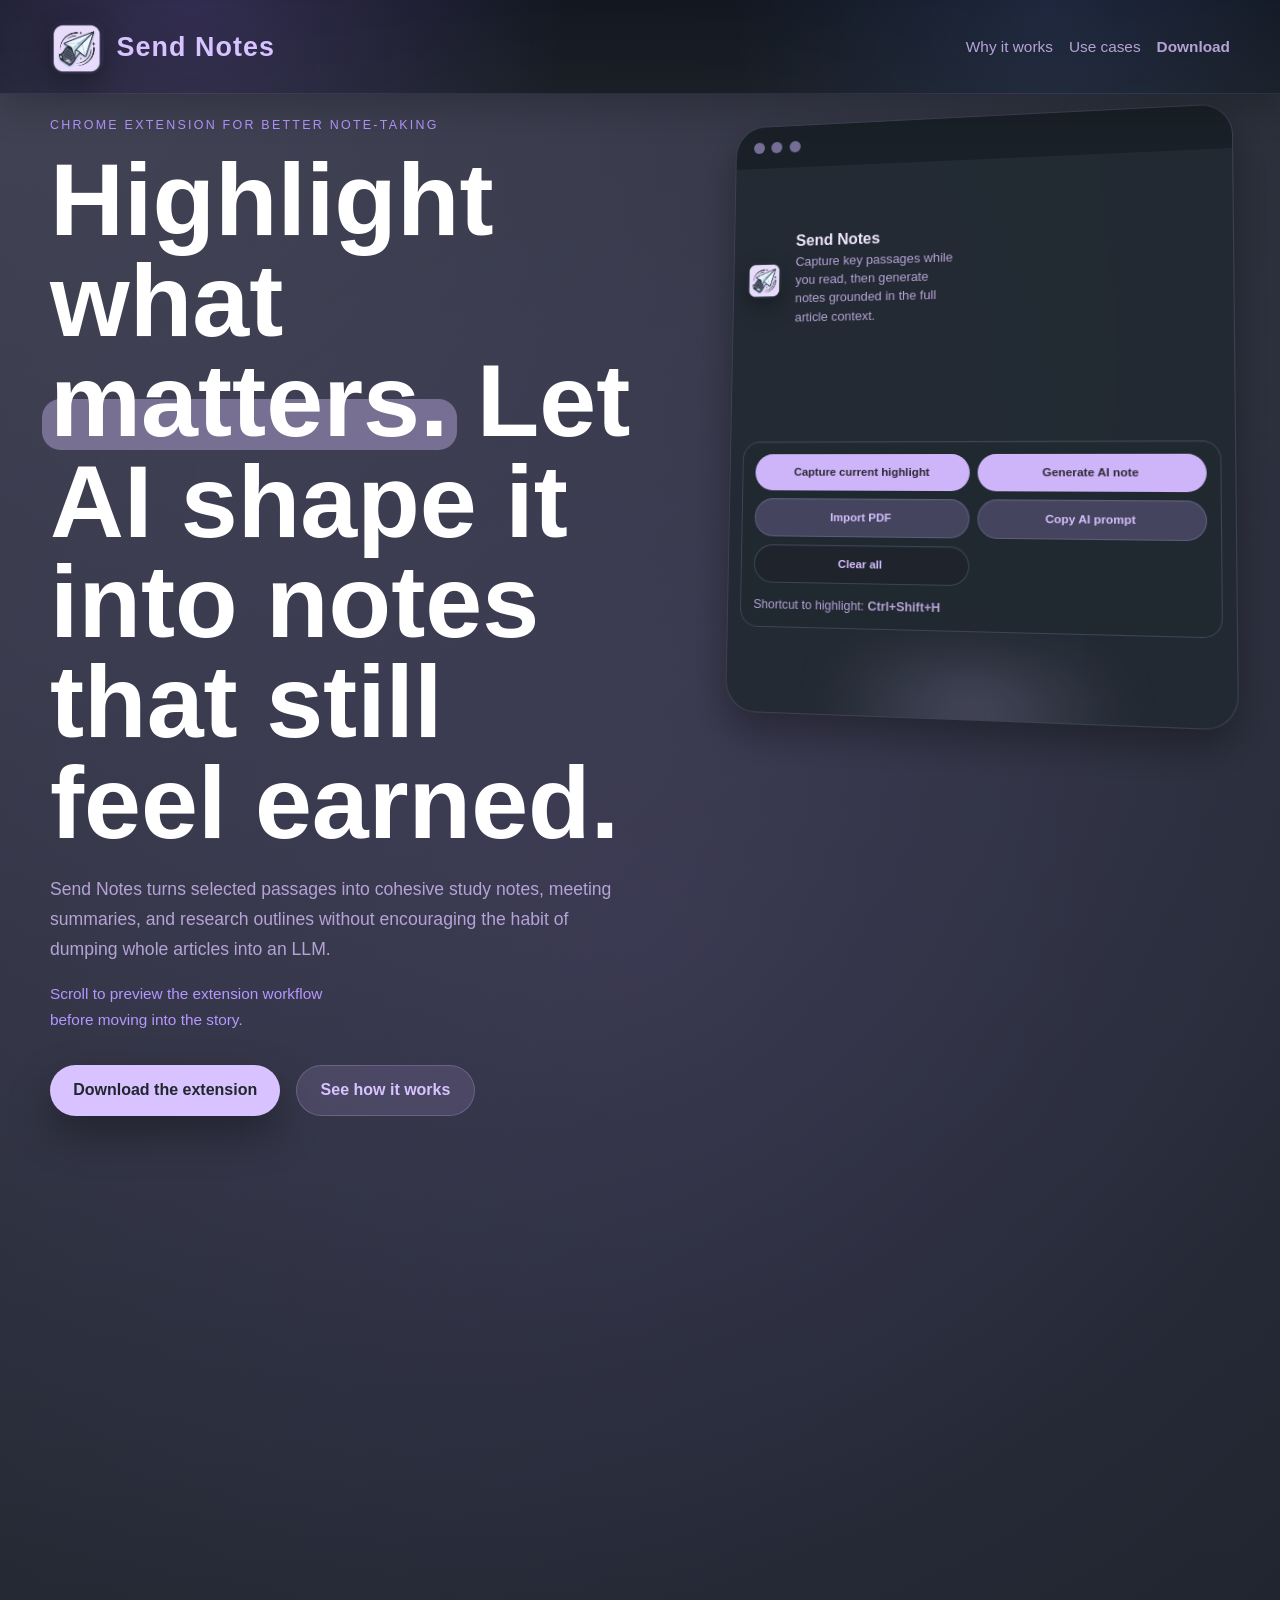
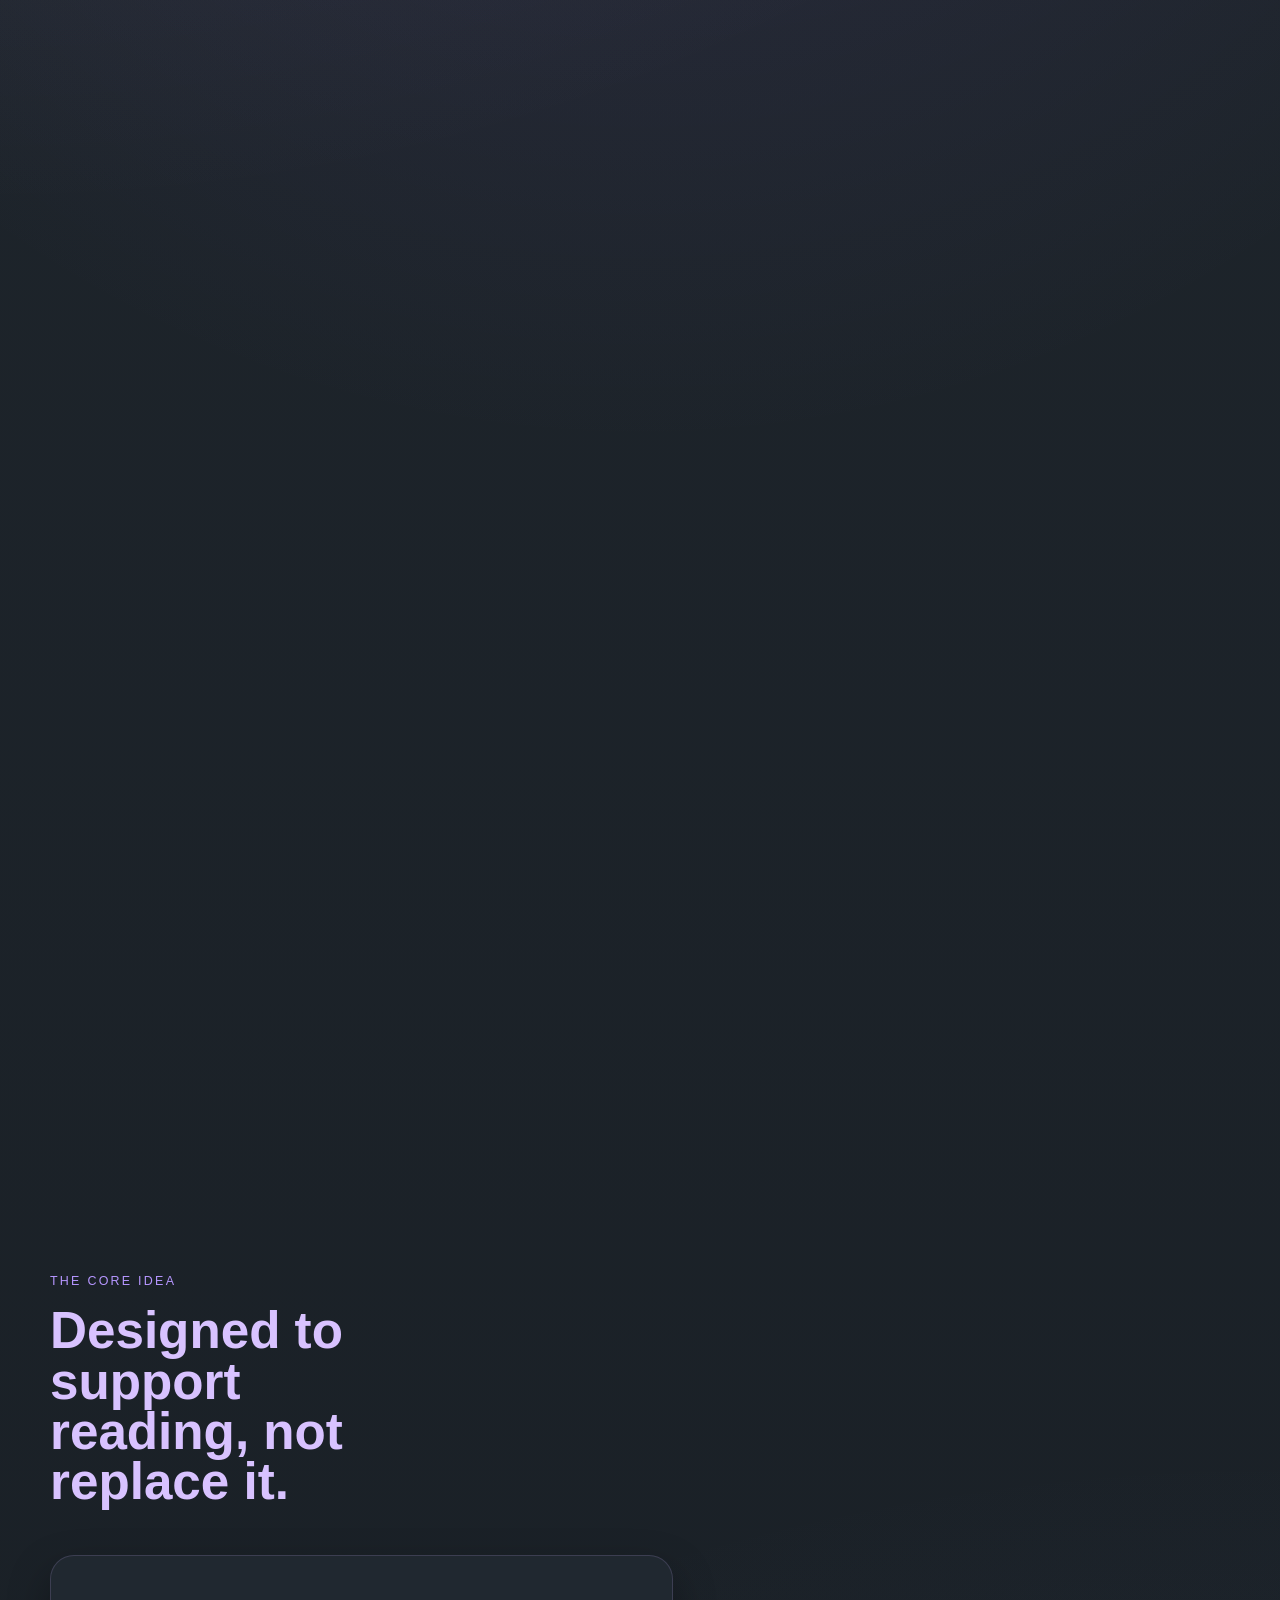
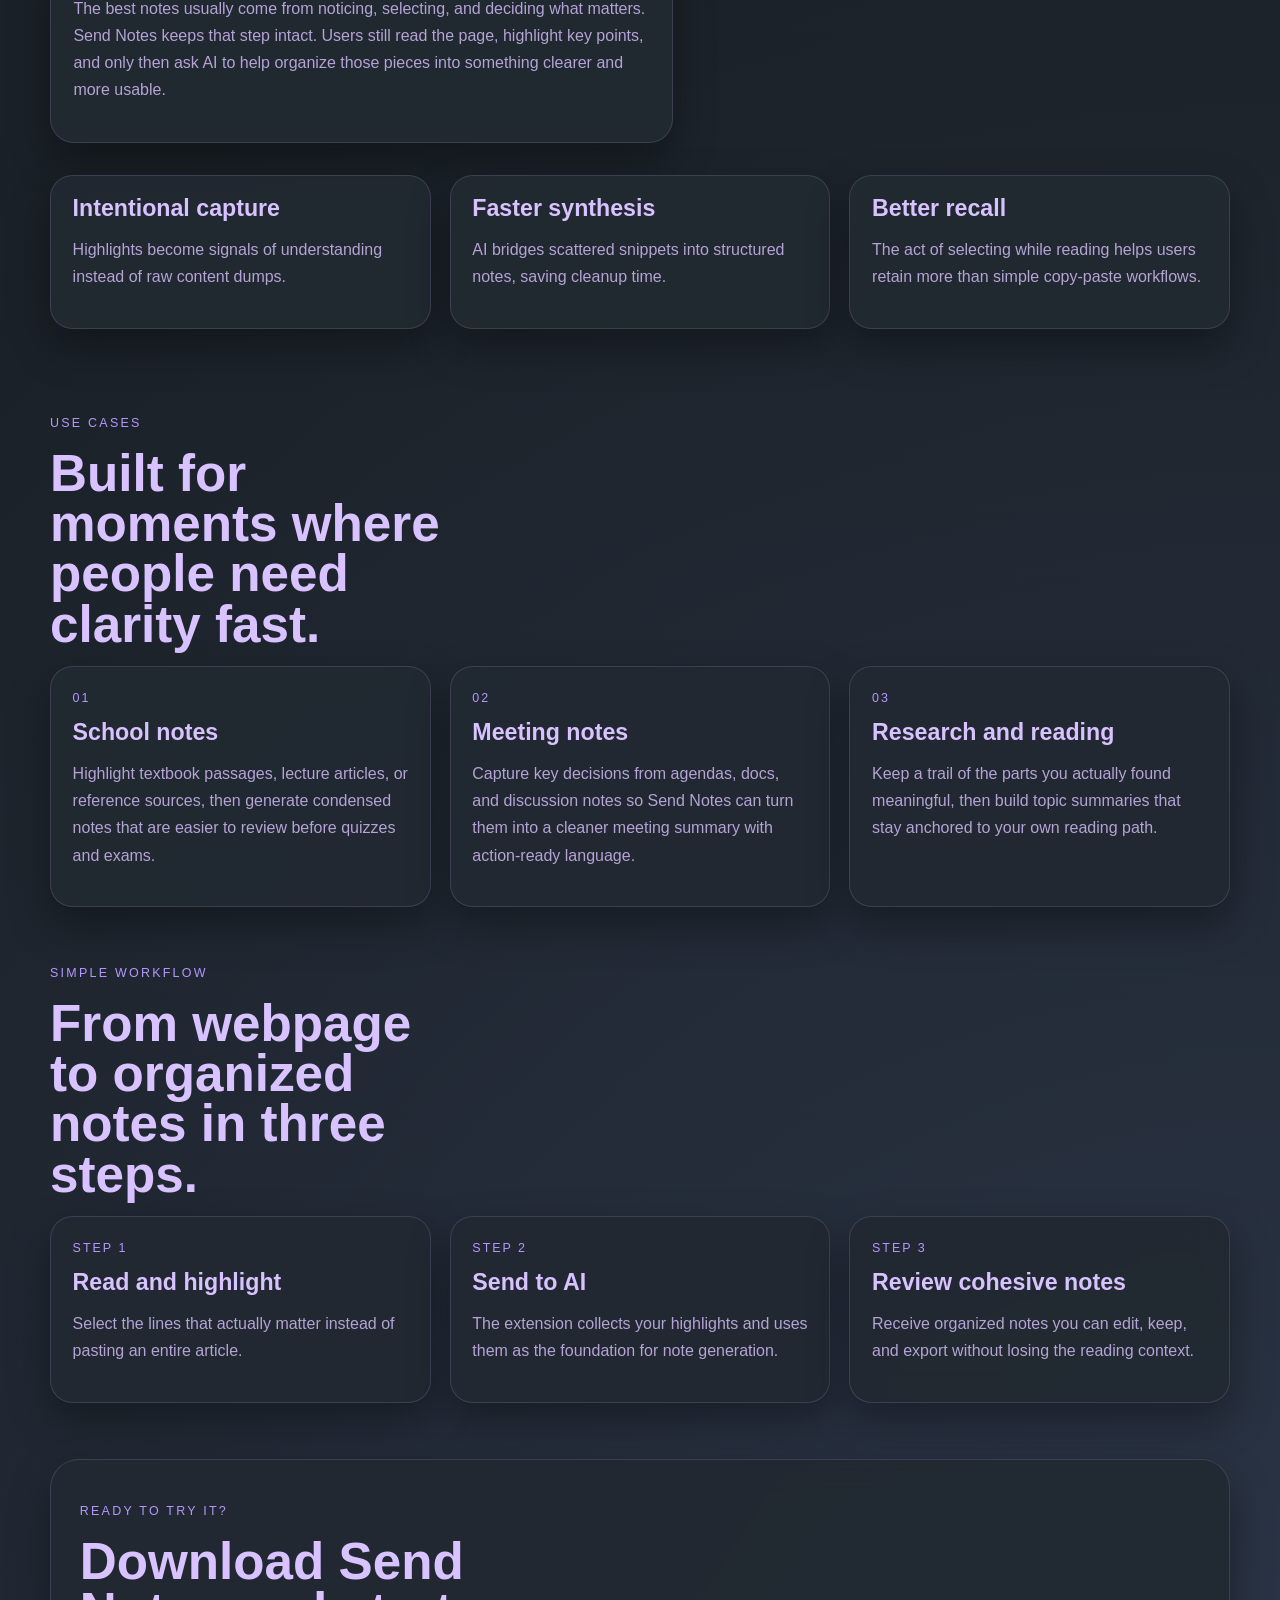
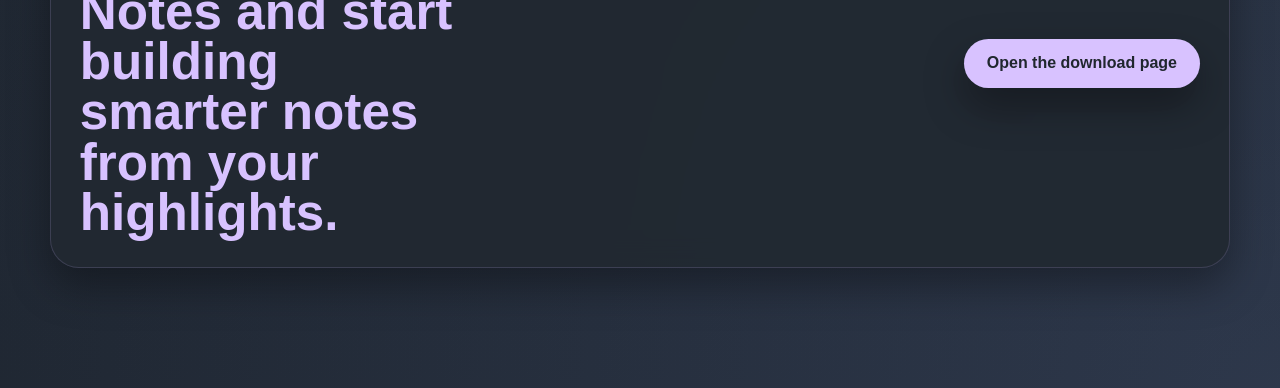
==== commit c7171da9: "Add files via upload" ====
--- a/index.html
+++ b/index.html
@@ -36,7 +36,7 @@
             </p>
             <p class="hero-scroll-hint">Scroll to preview the extension workflow before moving into the story.</p>
             <div class="hero-actions">
-              <a class="button button-primary" href="download.html">Download the extension</a>
+              <a class="button button-primary" href="#download">Download the extension</a>
               <a class="button button-secondary" href="#idea">See how it works</a>
             </div>
           </div>
--- a/styles.css
+++ b/styles.css
@@ -208,7 +208,7 @@
   transform: scaleX(0);
   transform-origin: left center;
   z-index: -1;
-  animation: headlineSweep 1.1s cubic-bezier(0.22, 1, 0.36, 1) 0.35s forwards;
+  animation: headlineSweep 1.1s cubic-bezier(0.22, 1, 0.36, 1) 1s forwards;
 }
 
 @keyframes headlineSweep {
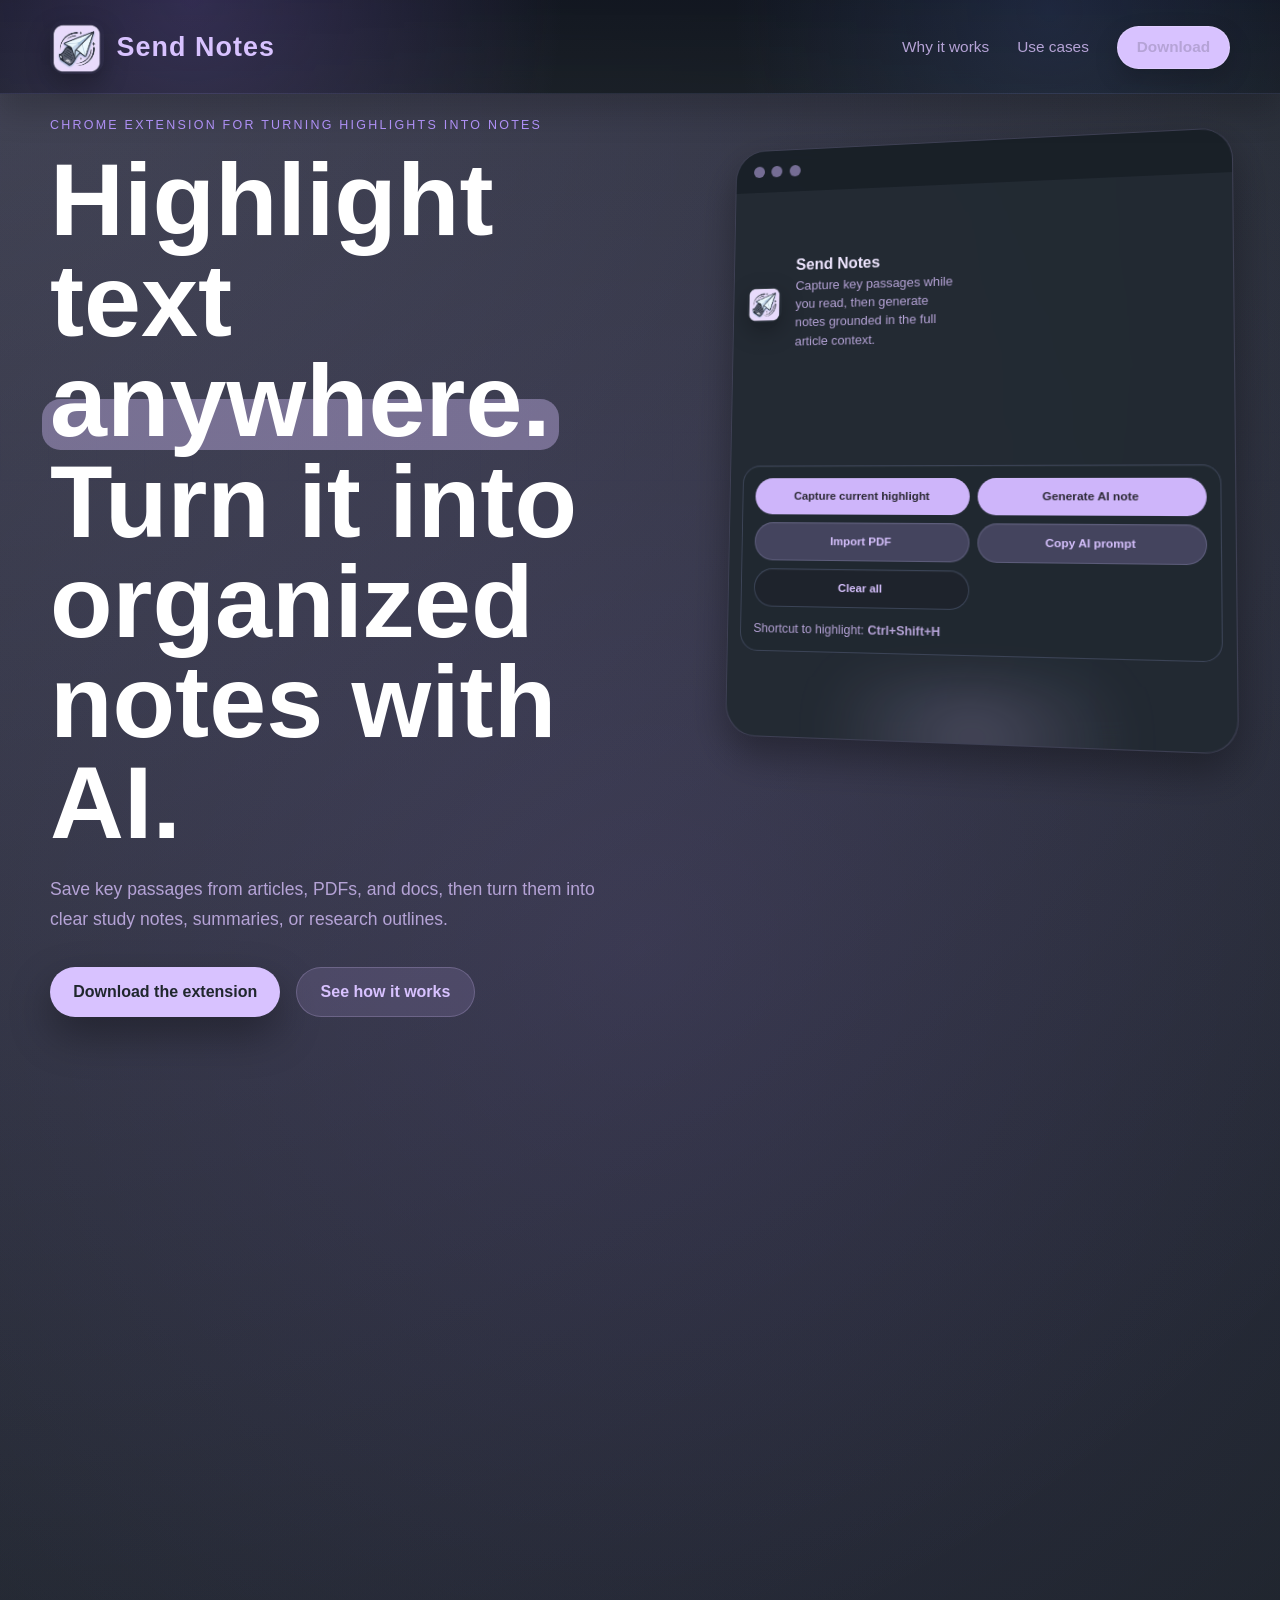
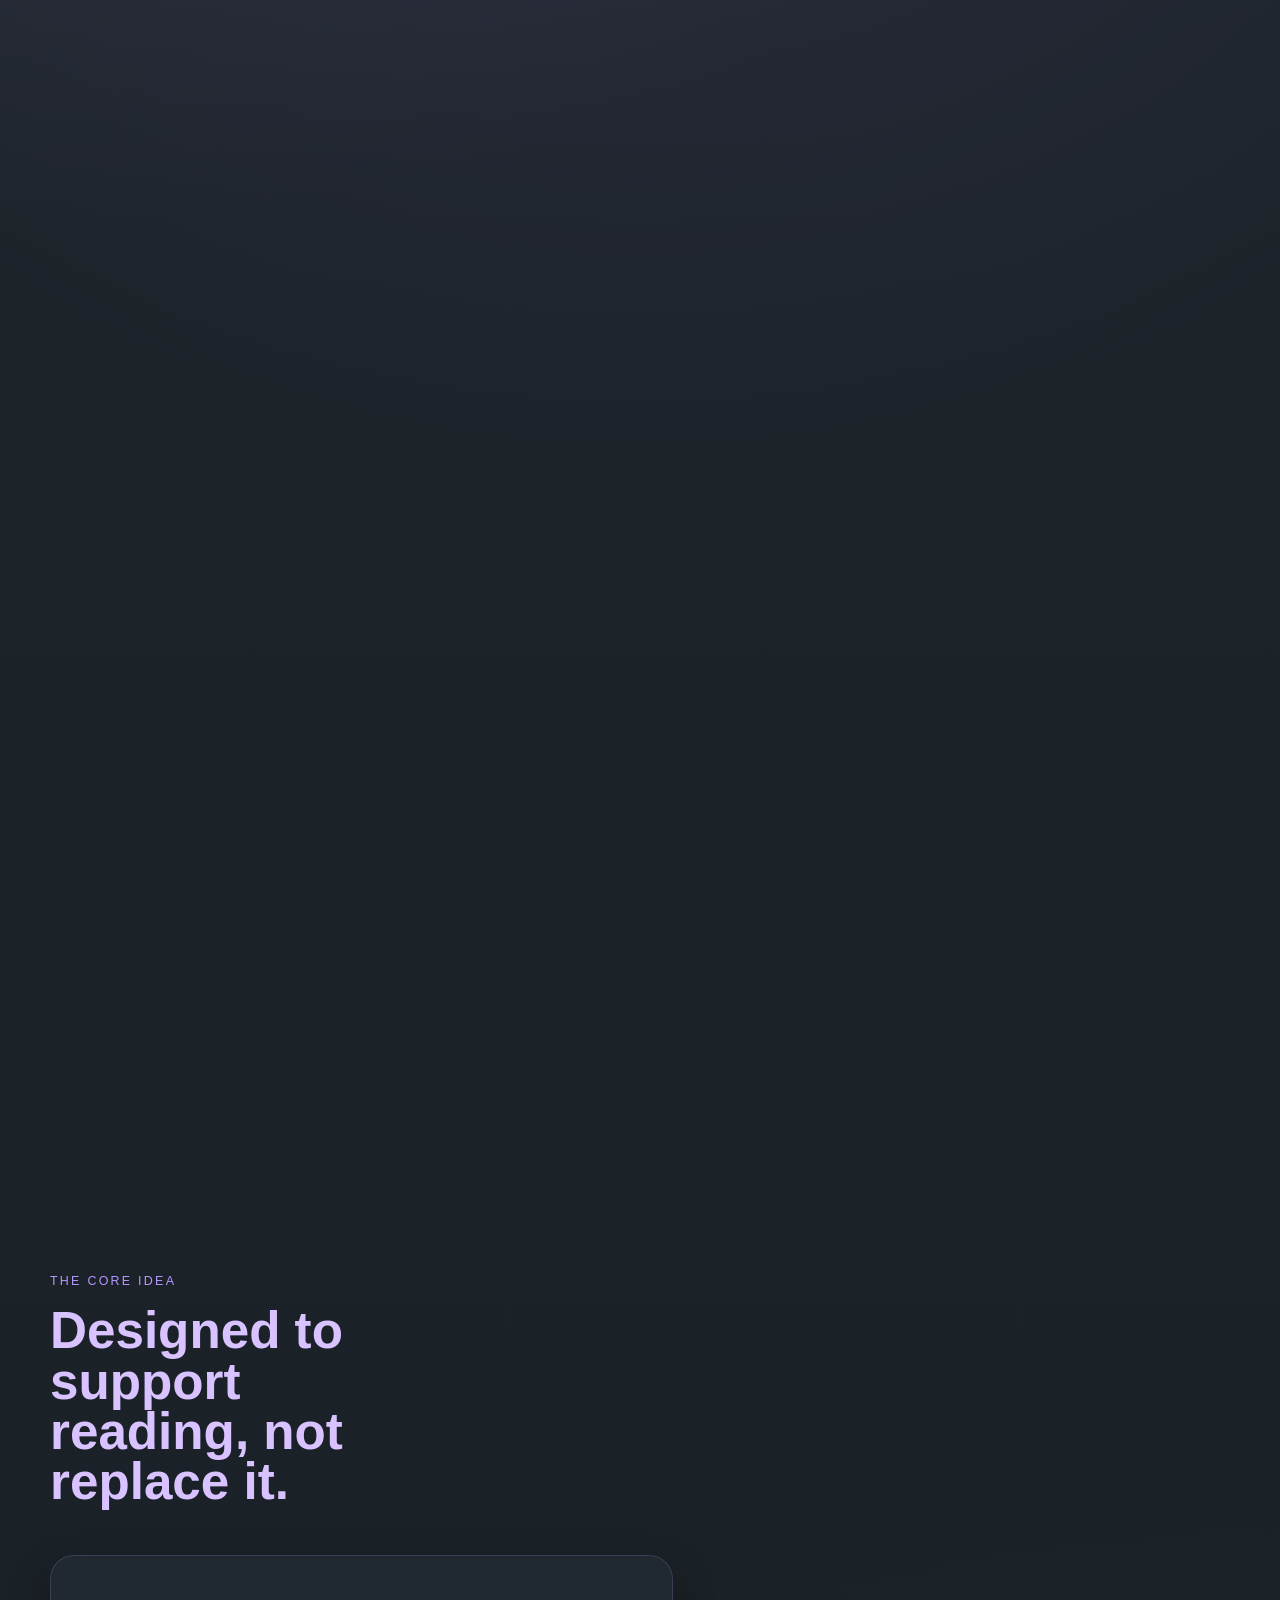
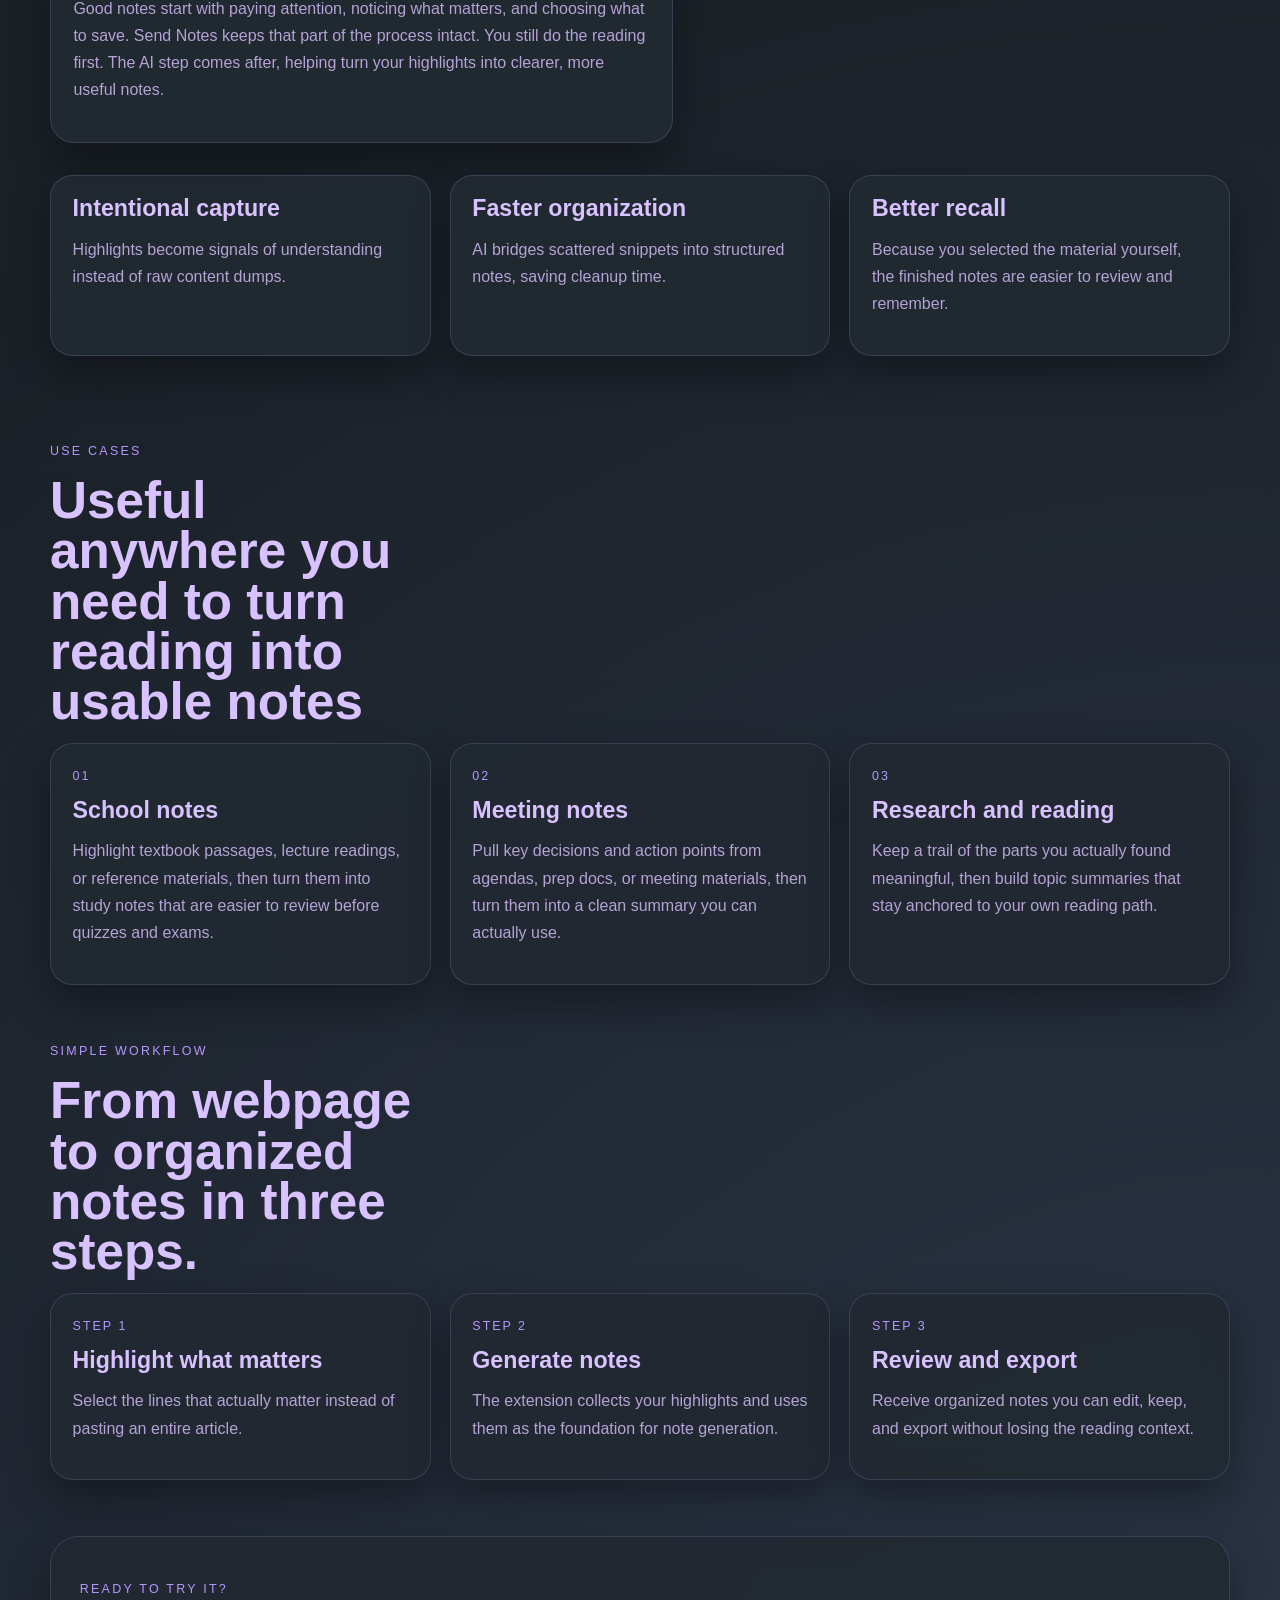
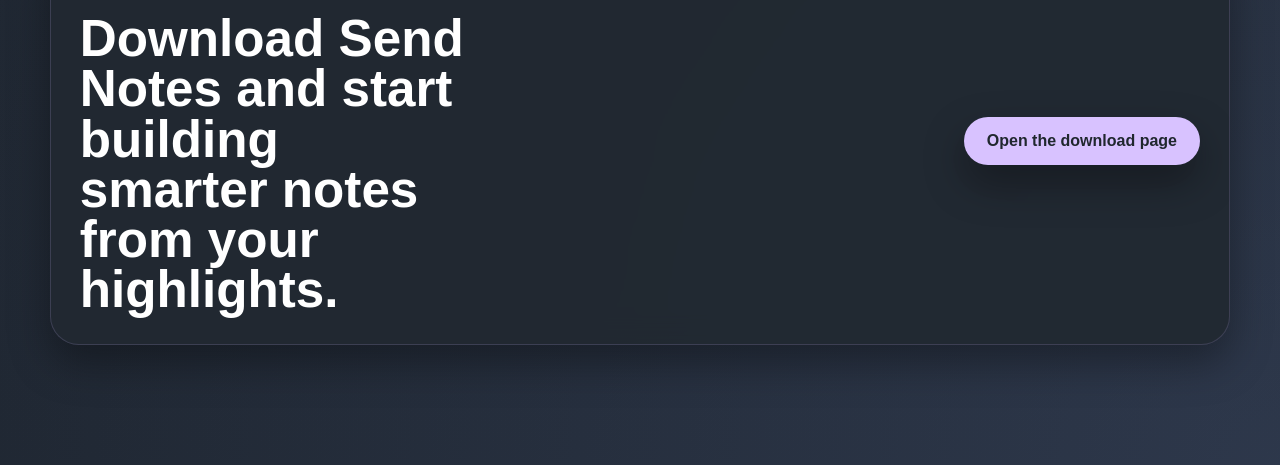
==== commit 55cedb18: "Add files via upload" ====
--- a/index.html
+++ b/index.html
@@ -28,18 +28,17 @@
       <section class="hero-sequence reveal" data-hero-sequence>
         <div class="hero-stage">
           <div class="hero-copy">
-            <p class="eyebrow">Chrome extension for better note-taking</p>
-            <h1><span class="headline-highlight">Highlight what matters.</span> Let AI shape it into notes that still feel earned.</h1>
+            <p class="eyebrow">Chrome extension for turning highlights into notes</p>
+            <h1>Highlight text <span class="headline-highlight">anywhere.</span> Turn it into organized notes with AI.</h1>
             <p class="hero-text">
-              Send Notes turns selected passages into cohesive study notes, meeting summaries, and
-              research outlines without encouraging the habit of dumping whole articles into an LLM.
-            </p>
-            <p class="hero-scroll-hint">Scroll to preview the extension workflow before moving into the story.</p>
+              Save key passages from articles, PDFs, and docs, then turn them into clear study notes, summaries, or research outlines.
+            </p>
             <div class="hero-actions">
               <a class="button button-primary" href="#download">Download the extension</a>
               <a class="button button-secondary" href="#idea">See how it works</a>
             </div>
           </div>
+
           <div class="hero-panel">
             <div class="note-window popup-preview">
               <div class="window-top">
@@ -48,6 +47,7 @@
               <div class="popup-scroll-shell">
                 <div class="popup-scroll-track" data-popup-track>
                   <div class="popup-viewport">
+
                     <section class="preview-section preview-hero">
                       <div class="mini-brand">
                         <img class="brand-logo brand-logo-small" src="assets/logofin.png" alt="Send Notes logo">
@@ -106,11 +106,13 @@
                       </div>
                       <p class="preview-empty">No highlights captured yet.</p>
                     </section>
+
                   </div>
                 </div>
               </div>
             </div>
           </div>
+
         </div>
       </section>
 
@@ -121,9 +123,7 @@
         </div>
         <div class="story-card">
           <p>
-            The best notes usually come from noticing, selecting, and deciding what matters. Send
-            Notes keeps that step intact. Users still read the page, highlight key points, and only
-            then ask AI to help organize those pieces into something clearer and more usable.
+            Good notes start with paying attention, noticing what matters, and choosing what to save. Send Notes keeps that part of the process intact. You still do the reading first. The AI step comes after, helping turn your highlights into clearer, more useful notes.
           </p>
         </div>
         <div class="principles">
@@ -132,12 +132,12 @@
             <p>Highlights become signals of understanding instead of raw content dumps.</p>
           </article>
           <article class="principle-card">
-            <h3>Faster synthesis</h3>
+            <h3>Faster organization</h3>
             <p>AI bridges scattered snippets into structured notes, saving cleanup time.</p>
           </article>
           <article class="principle-card">
             <h3>Better recall</h3>
-            <p>The act of selecting while reading helps users retain more than simple copy-paste workflows.</p>
+            <p>Because you selected the material yourself, the finished notes are easier to review and remember.</p>
           </article>
         </div>
       </section>
@@ -145,23 +145,21 @@
       <section id="use-cases" class="use-cases reveal">
         <div class="section-heading">
           <p class="eyebrow">Use cases</p>
-          <h2>Built for moments where people need clarity fast.</h2>
+          <h2>Useful anywhere you need to turn reading into usable notes</h2>
         </div>
         <div class="case-grid">
           <article class="case-card">
             <div class="case-number">01</div>
             <h3>School notes</h3>
             <p>
-              Highlight textbook passages, lecture articles, or reference sources, then generate
-              condensed notes that are easier to review before quizzes and exams.
+              Highlight textbook passages, lecture readings, or reference materials, then turn them into study notes that are easier to review before quizzes and exams.
             </p>
           </article>
           <article class="case-card">
             <div class="case-number">02</div>
             <h3>Meeting notes</h3>
             <p>
-              Capture key decisions from agendas, docs, and discussion notes so Send Notes can turn
-              them into a cleaner meeting summary with action-ready language.
+              Pull key decisions and action points from agendas, prep docs, or meeting materials, then turn them into a clean summary you can actually use.
             </p>
           </article>
           <article class="case-card">
@@ -183,17 +181,17 @@
         <div class="timeline-list">
           <article class="timeline-item">
             <span class="timeline-step">Step 1</span>
-            <h3>Read and highlight</h3>
+            <h3>Highlight what matters</h3>
             <p>Select the lines that actually matter instead of pasting an entire article.</p>
           </article>
           <article class="timeline-item">
             <span class="timeline-step">Step 2</span>
-            <h3>Send to AI</h3>
+            <h3>Generate notes</h3>
             <p>The extension collects your highlights and uses them as the foundation for note generation.</p>
           </article>
           <article class="timeline-item">
             <span class="timeline-step">Step 3</span>
-            <h3>Review cohesive notes</h3>
+            <h3>Review and export</h3>
             <p>Receive organized notes you can edit, keep, and export without losing the reading context.</p>
           </article>
         </div>
@@ -211,4 +209,4 @@
 
   <script src="script.js"></script>
 </body>
-</html>
+</html>
--- a/styles.css
+++ b/styles.css
@@ -38,6 +38,10 @@
   min-height: 100vh;
 }
 
+body.download-experience {
+  overflow-x: hidden;
+}
+
 body::before {
   content: "";
   position: fixed;
@@ -122,8 +126,9 @@
 
 .top-nav {
   display: flex;
-  gap: 1rem;
+  gap: 1.75rem;
   flex-wrap: wrap;
+  align-items: center;
 }
 
 .top-nav a {
@@ -137,6 +142,20 @@
 
 .nav-download {
   font-weight: 800;
+  display: inline-flex;
+  align-items: center;
+  justify-content: center;
+  padding: 0.72rem 1.18rem;
+  border-radius: 999px;
+  color: #20272e;
+  background: var(--accent);
+  border: 1px solid rgba(255, 255, 255, 0.18);
+  box-shadow: 0 10px 24px rgba(0, 0, 0, 0.18);
+}
+
+.nav-download:hover {
+  color: #20272e;
+  transform: translateY(-1px);
 }
 
 section {
@@ -300,7 +319,7 @@
 
 .hero-panel {
   position: sticky;
-  padding-top: 0.5rem;
+  padding-top: 2rem;
 }
 
 .note-window,
@@ -589,12 +608,18 @@
   border-radius: 1.8rem;
 }
 
+.download-cta h2 {
+  color: #ffffff;
+}
+
 .download-page {
   padding: 2rem 0 0.5rem;
 }
 
 .download-title {
-  max-width: 10ch;
+  max-width: 18ch;
+  margin-inline: auto;
+  font-size: clamp(1.9rem, 3vw, 2.6rem);
 }
 
 .inline-link {
@@ -604,7 +629,137 @@
 
 .download-status {
   max-width: 42rem;
-  margin-top: 1.8rem;
+  margin: 1.35rem auto 0;
+  text-align: center;
+}
+
+.download-intro {
+  max-width: 44rem;
+  margin: 0 auto;
+  text-align: center;
+}
+
+.download-face {
+  margin: 0 0 1rem;
+  color: #ffffff;
+  font-size: clamp(1.35rem, 2.2vw, 1.8rem);
+  letter-spacing: 0.04em;
+}
+
+body.download-live .download-face {
+  animation: downloadFaceHop 420ms cubic-bezier(0.22, 1, 0.36, 1) 1;
+}
+
+.download-copy {
+  margin-inline: auto;
+}
+
+.download-main {
+  opacity: 0;
+  filter: blur(18px);
+  transform: scale(0.985);
+  pointer-events: none;
+}
+
+body.download-live .download-main {
+  opacity: 1;
+  filter: blur(0);
+  transform: scale(1);
+  pointer-events: auto;
+  transition: none;
+}
+
+.download-cinematic {
+  position: fixed;
+  inset: 0;
+  z-index: 30;
+  background: #000000;
+  overflow: hidden;
+}
+
+.cinematic-wash,
+.cinematic-glow {
+  position: absolute;
+  inset: 0;
+}
+
+.cinematic-wash {
+  background:
+    radial-gradient(circle at 50% 42%, rgba(216, 194, 255, 0.08), transparent 18%),
+    linear-gradient(180deg, #000000 0%, #030305 60%, #07070a 100%);
+  animation: cinematicDarkPulse 5.55s cubic-bezier(0.16, 0.84, 0.22, 1) forwards;
+}
+
+.cinematic-glow {
+  background:
+    radial-gradient(circle at 50% 48%, rgba(255, 246, 255, 0), rgba(255, 246, 255, 0) 16%, rgba(232, 203, 255, 0.18) 34%, rgba(219, 198, 255, 0.1) 48%, rgba(219, 198, 255, 0) 62%);
+  mix-blend-mode: screen;
+  opacity: 0;
+  animation: cinematicGlow 5.55s cubic-bezier(0.16, 0.84, 0.22, 1) forwards;
+}
+
+@keyframes cinematicDarkPulse {
+  0% {
+    background:
+      radial-gradient(circle at 50% 42%, rgba(216, 194, 255, 0), transparent 12%),
+      linear-gradient(180deg, #000000 0%, #000000 100%);
+  }
+
+  38% {
+    background:
+      radial-gradient(circle at 50% 42%, rgba(216, 194, 255, 0.12), transparent 18%),
+      radial-gradient(circle at 50% 60%, rgba(177, 142, 255, 0.08), transparent 30%),
+      linear-gradient(180deg, #020205 0%, #0b0912 100%);
+  }
+
+  72% {
+    background:
+      radial-gradient(circle at 50% 42%, rgba(234, 212, 255, 0.28), transparent 24%),
+      radial-gradient(circle at 48% 58%, rgba(191, 148, 255, 0.14), transparent 36%),
+      linear-gradient(180deg, #09070f 0%, #171226 100%);
+  }
+
+  100% {
+    background:
+      radial-gradient(circle at 50% 42%, rgba(255, 238, 255, 0.58), transparent 28%),
+      radial-gradient(circle at 50% 58%, rgba(207, 170, 255, 0.26), transparent 40%),
+      linear-gradient(180deg, #1a1427 0%, #2b1f3f 100%);
+  }
+}
+
+@keyframes cinematicGlow {
+  0% {
+    opacity: 0;
+    transform: scale(0.96);
+  }
+
+  70% {
+    opacity: 0.55;
+    transform: scale(1.04);
+  }
+
+  100% {
+    opacity: 0.95;
+    transform: scale(1.1);
+  }
+}
+
+@keyframes downloadFaceHop {
+  0% {
+    transform: translateY(0);
+  }
+
+  35% {
+    transform: translateY(-10px);
+  }
+
+  65% {
+    transform: translateY(2px);
+  }
+
+  100% {
+    transform: translateY(0);
+  }
 }
 
 .progress-bar {
